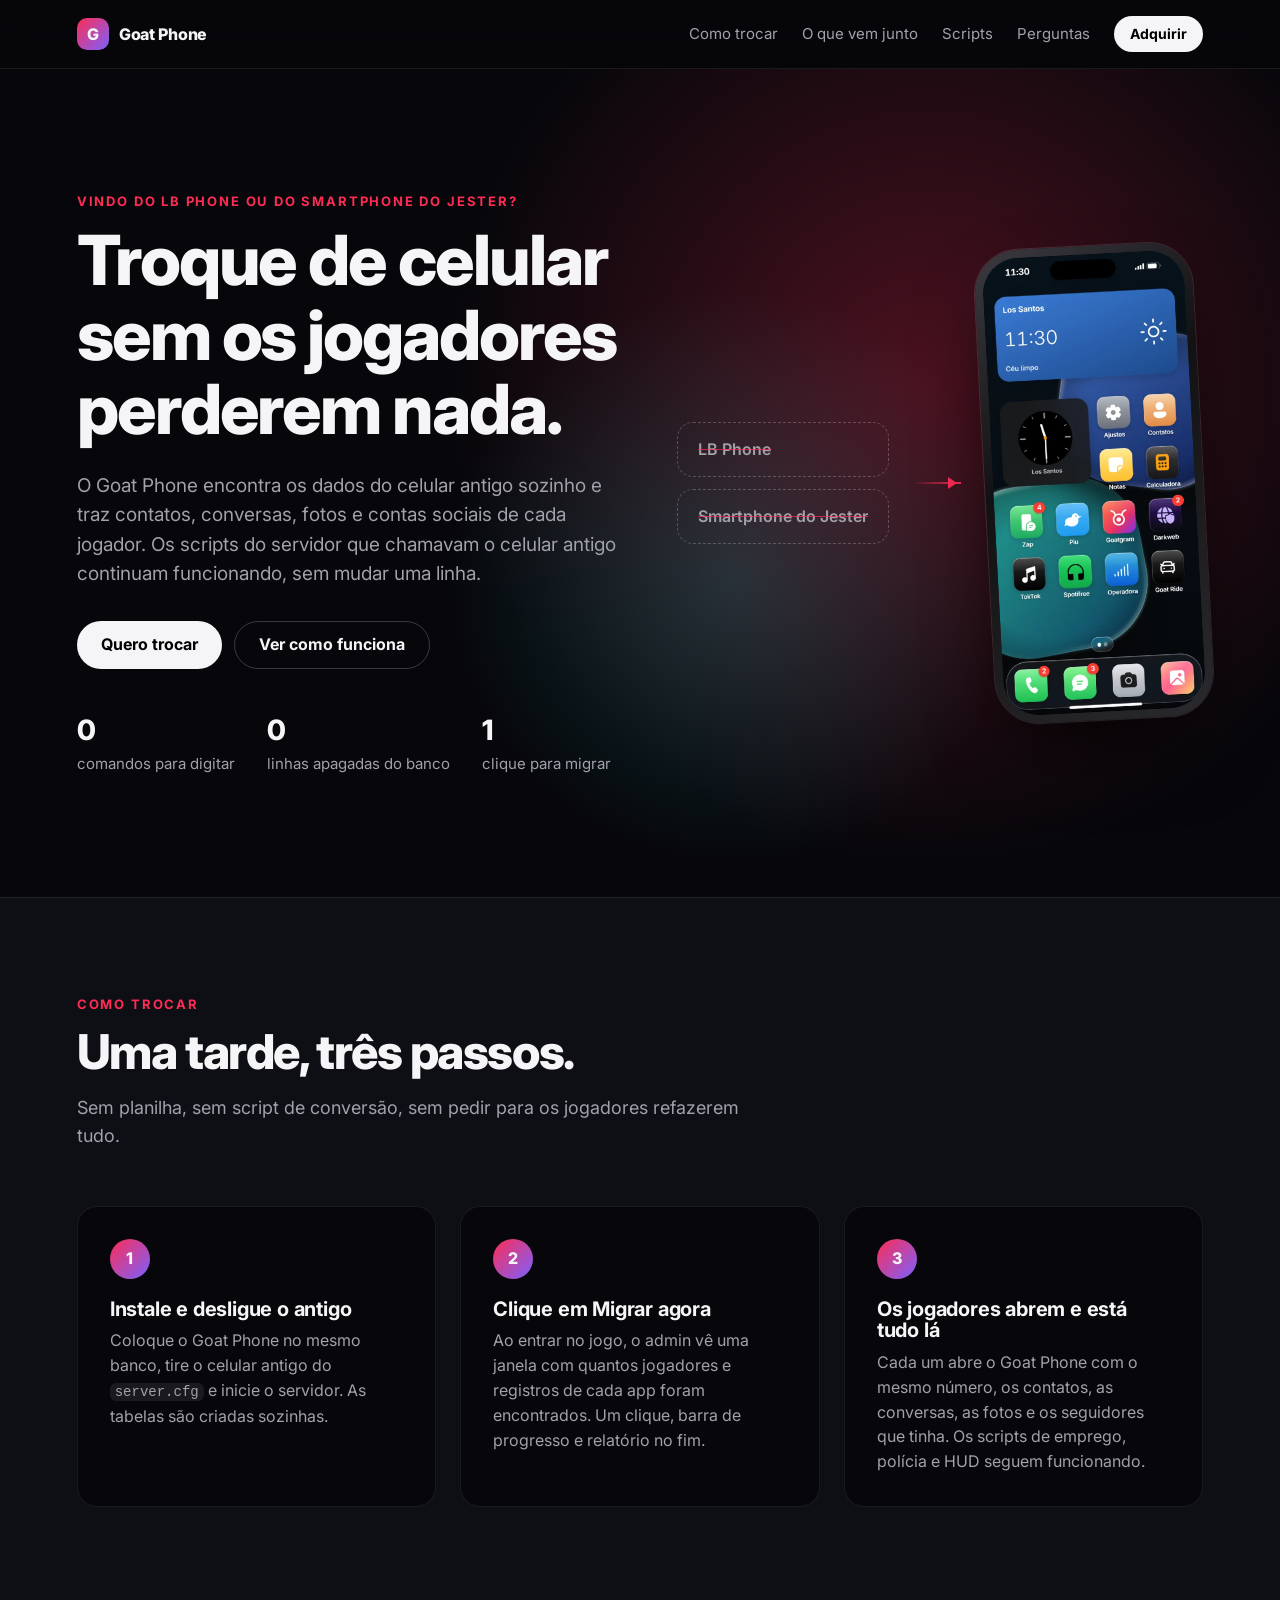
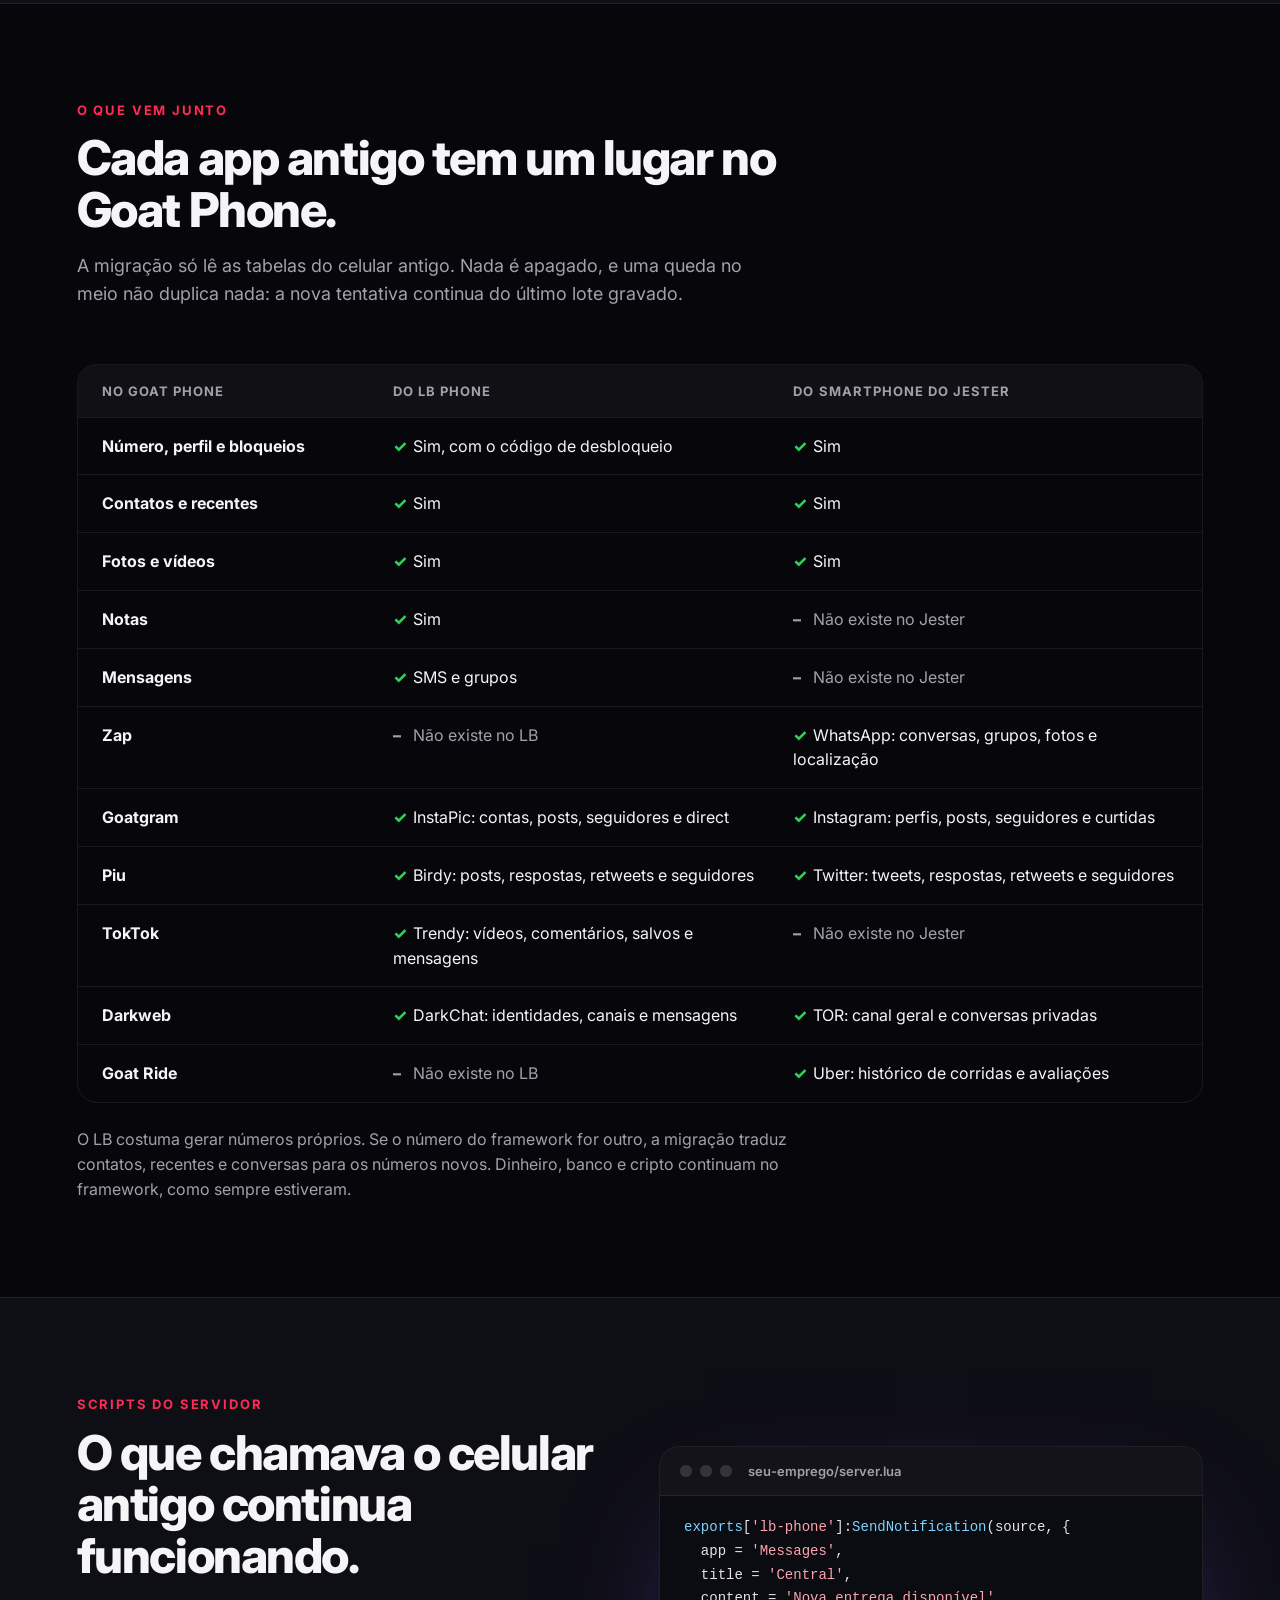
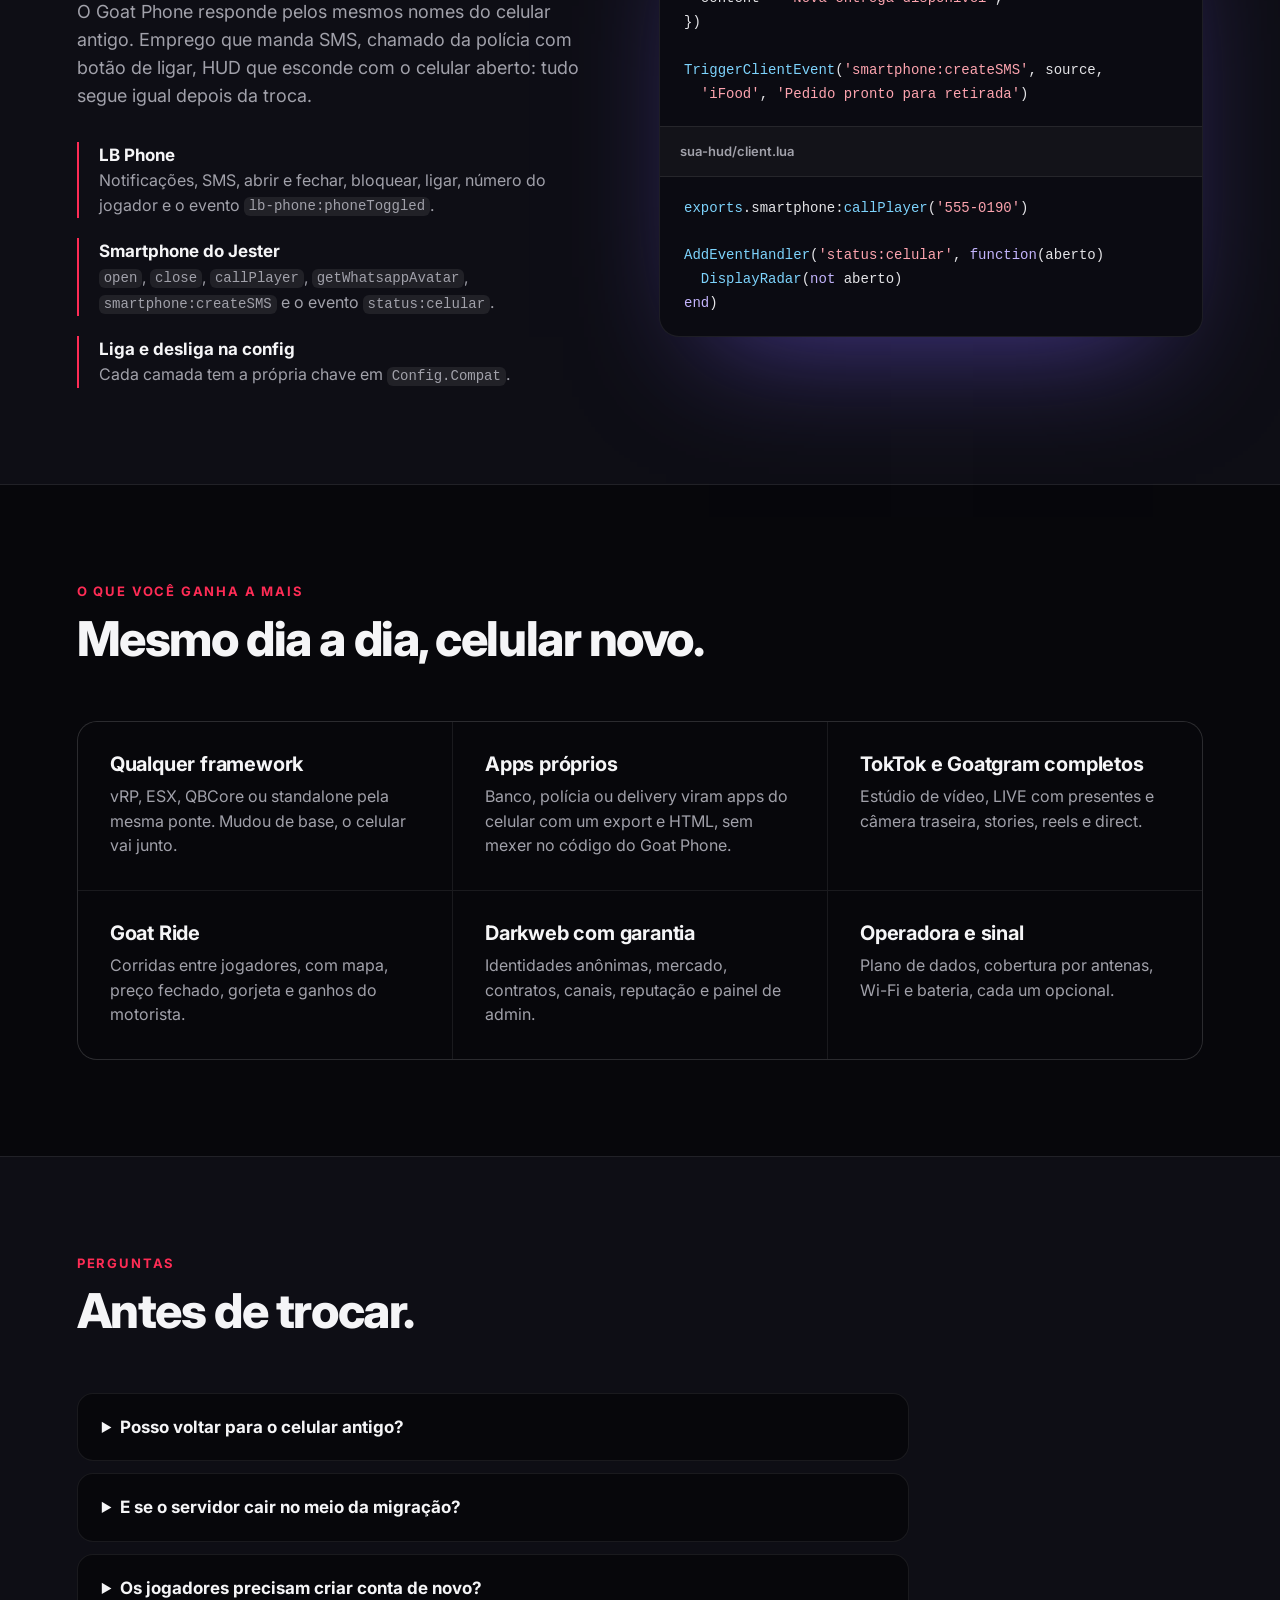
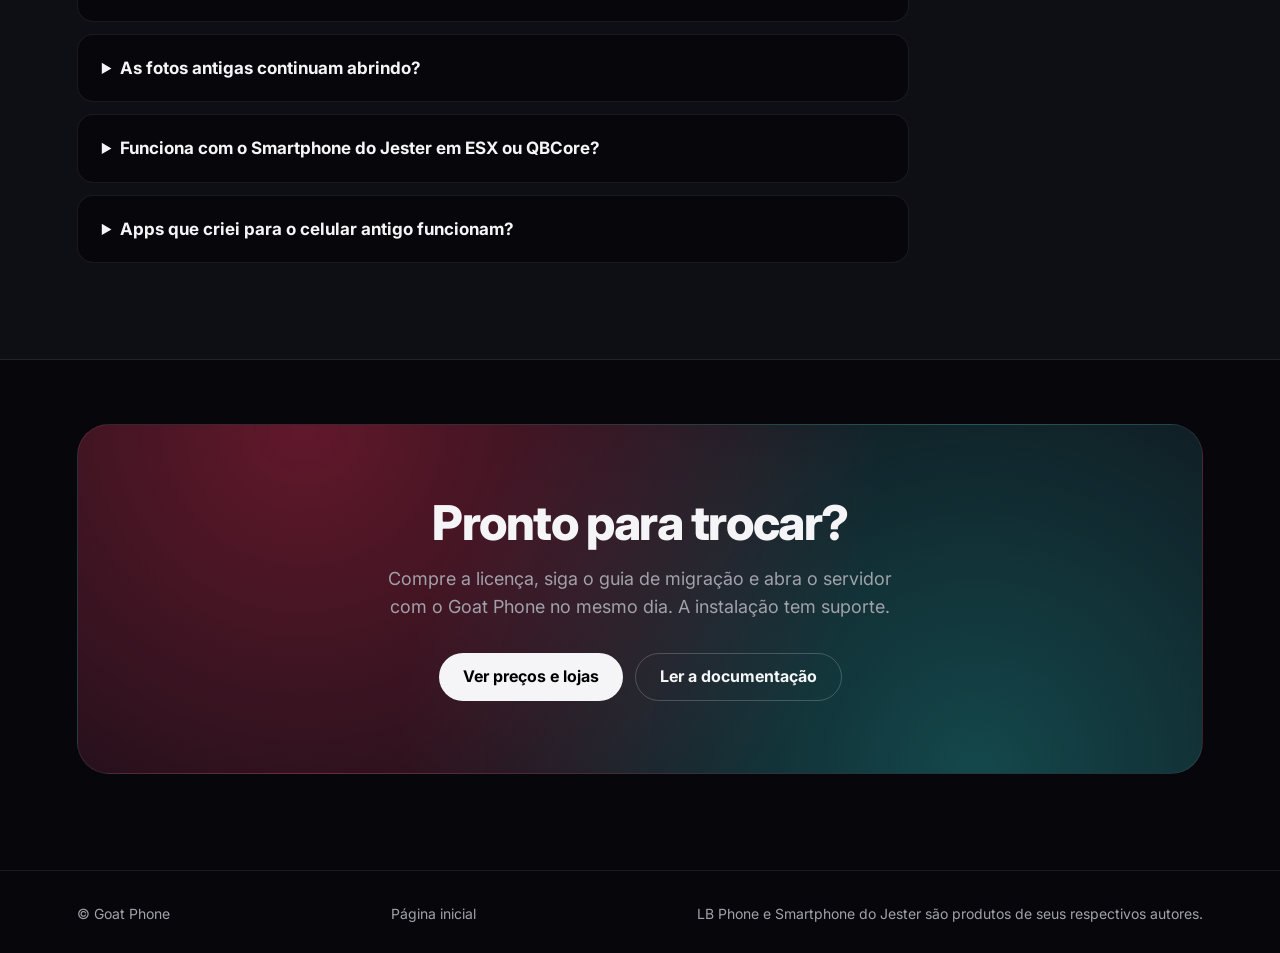
==== vindo-do-lb-jester.html @ 16443cb6 "feat: adicionada página Vindo do LB/Jester" ====
<!doctype html>
<html lang="pt-BR">
  <head>
    <meta charset="utf-8" />
    <meta name="viewport" content="width=device-width, initial-scale=1" />
    <title>Vindo do LB Phone ou do Smartphone do Jester? — Goat Phone</title>
    <meta
      name="description"
      content="Troque o LB Phone ou o Smartphone do Jester pelo Goat Phone sem perder dados: migração automática de contatos, mensagens, fotos e redes sociais, e os scripts do servidor continuam funcionando."
    />
    <meta property="og:title" content="Vindo do LB Phone ou do Jester? — Goat Phone" />
    <meta
      property="og:description"
      content="Migração automática dos dados dos jogadores e compatibilidade com os exports do celular antigo. Troque em uma tarde."
    />
    <meta property="og:image" content="assets/tela-home.webp" />
    <link rel="preconnect" href="https://fonts.googleapis.com" />
    <link rel="preconnect" href="https://fonts.gstatic.com" crossorigin />
    <link
      href="https://fonts.googleapis.com/css2?family=Inter:wght@400;500;600;700;800&display=swap"
      rel="stylesheet"
    />
    <link rel="stylesheet" href="styles.css" />
  </head>
  <body>
    <header class="topbar">
      <a class="brand" href="index.html">
        <span class="brand-mark">G</span>
        Goat Phone
      </a>
      <nav class="topnav">
        <a href="#passos">Como trocar</a>
        <a href="#dados">O que vem junto</a>
        <a href="#scripts">Scripts</a>
        <a href="#perguntas">Perguntas</a>
        <a class="button button-small" href="index.html#adquirir">Adquirir</a>
      </nav>
    </header>

    <main>
      <section class="hero switch-hero" id="inicio">
        <div class="hero-copy">
          <p class="eyebrow">Vindo do LB Phone ou do Smartphone do Jester?</p>
          <h1>Troque de celular sem os jogadores perderem nada.</h1>
          <p class="lead">
            O Goat Phone encontra os dados do celular antigo sozinho e traz contatos, conversas,
            fotos e contas sociais de cada jogador. Os scripts do servidor que chamavam o celular
            antigo continuam funcionando, sem mudar uma linha.
          </p>
          <div class="hero-actions">
            <a class="button" href="index.html#adquirir">Quero trocar</a>
            <a class="button button-ghost" href="#passos">Ver como funciona</a>
          </div>
          <ul class="hero-facts">
            <li><strong>0</strong> comandos para digitar</li>
            <li><strong>0</strong> linhas apagadas do banco</li>
            <li><strong>1</strong> clique para migrar</li>
          </ul>
        </div>
        <div class="switch-visual" aria-hidden="true">
          <div class="switch-from">
            <span>LB Phone</span>
            <span>Smartphone do Jester</span>
          </div>
          <div class="switch-arrow"></div>
          <div class="phone switch-phone">
            <img src="assets/tela-home.webp" alt="" />
          </div>
        </div>
      </section>

      <section class="section section-alt" id="passos">
        <div class="section-head">
          <p class="eyebrow">Como trocar</p>
          <h2>Uma tarde, três passos.</h2>
          <p>Sem planilha, sem script de conversão, sem pedir para os jogadores refazerem tudo.</p>
        </div>
        <ol class="steps">
          <li>
            <span class="step-number">1</span>
            <h3>Instale e desligue o antigo</h3>
            <p>
              Coloque o Goat Phone no mesmo banco, tire o celular antigo do <code>server.cfg</code>
              e inicie o servidor. As tabelas são criadas sozinhas.
            </p>
          </li>
          <li>
            <span class="step-number">2</span>
            <h3>Clique em Migrar agora</h3>
            <p>
              Ao entrar no jogo, o admin vê uma janela com quantos jogadores e registros de cada app
              foram encontrados. Um clique, barra de progresso e relatório no fim.
            </p>
          </li>
          <li>
            <span class="step-number">3</span>
            <h3>Os jogadores abrem e está tudo lá</h3>
            <p>
              Cada um abre o Goat Phone com o mesmo número, os contatos, as conversas, as fotos e os
              seguidores que tinha. Os scripts de emprego, polícia e HUD seguem funcionando.
            </p>
          </li>
        </ol>
      </section>

      <section class="section" id="dados">
        <div class="section-head">
          <p class="eyebrow">O que vem junto</p>
          <h2>Cada app antigo tem um lugar no Goat Phone.</h2>
          <p>
            A migração só lê as tabelas do celular antigo. Nada é apagado, e uma queda no meio não
            duplica nada: a nova tentativa continua do último lote gravado.
          </p>
        </div>
        <table class="map-table" aria-label="O que é migrado de cada celular">
          <thead>
            <tr class="map-row map-head">
              <th scope="col">No Goat Phone</th>
              <th scope="col">Do LB Phone</th>
              <th scope="col">Do Smartphone do Jester</th>
            </tr>
          </thead>
          <tbody>
            <tr class="map-row">
              <th scope="row">Número, perfil e bloqueios</th>
              <td data-label="LB Phone" class="yes">Sim, com o código de desbloqueio</td>
              <td data-label="Jester" class="yes">Sim</td>
            </tr>
            <tr class="map-row">
              <th scope="row">Contatos e recentes</th>
              <td data-label="LB Phone" class="yes">Sim</td>
              <td data-label="Jester" class="yes">Sim</td>
            </tr>
            <tr class="map-row">
              <th scope="row">Fotos e vídeos</th>
              <td data-label="LB Phone" class="yes">Sim</td>
              <td data-label="Jester" class="yes">Sim</td>
            </tr>
            <tr class="map-row">
              <th scope="row">Notas</th>
              <td data-label="LB Phone" class="yes">Sim</td>
              <td data-label="Jester" class="no">Não existe no Jester</td>
            </tr>
            <tr class="map-row">
              <th scope="row">Mensagens</th>
              <td data-label="LB Phone" class="yes">SMS e grupos</td>
              <td data-label="Jester" class="no">Não existe no Jester</td>
            </tr>
            <tr class="map-row">
              <th scope="row">Zap</th>
              <td data-label="LB Phone" class="no">Não existe no LB</td>
              <td data-label="Jester" class="yes">WhatsApp: conversas, grupos, fotos e localização</td>
            </tr>
            <tr class="map-row">
              <th scope="row">Goatgram</th>
              <td data-label="LB Phone" class="yes">InstaPic: contas, posts, seguidores e direct</td>
              <td data-label="Jester" class="yes">Instagram: perfis, posts, seguidores e curtidas</td>
            </tr>
            <tr class="map-row">
              <th scope="row">Piu</th>
              <td data-label="LB Phone" class="yes">Birdy: posts, respostas, retweets e seguidores</td>
              <td data-label="Jester" class="yes">Twitter: tweets, respostas, retweets e seguidores</td>
            </tr>
            <tr class="map-row">
              <th scope="row">TokTok</th>
              <td data-label="LB Phone" class="yes">Trendy: vídeos, comentários, salvos e mensagens</td>
              <td data-label="Jester" class="no">Não existe no Jester</td>
            </tr>
            <tr class="map-row">
              <th scope="row">Darkweb</th>
              <td data-label="LB Phone" class="yes">DarkChat: identidades, canais e mensagens</td>
              <td data-label="Jester" class="yes">TOR: canal geral e conversas privadas</td>
            </tr>
            <tr class="map-row">
              <th scope="row">Goat Ride</th>
              <td data-label="LB Phone" class="no">Não existe no LB</td>
              <td data-label="Jester" class="yes">Uber: histórico de corridas e avaliações</td>
            </tr>
          </tbody>
        </table>
        <p class="map-note">
          O LB costuma gerar números próprios. Se o número do framework for outro, a migração
          traduz contatos, recentes e conversas para os números novos. Dinheiro, banco e cripto
          continuam no framework, como sempre estiveram.
        </p>
      </section>

      <section class="section section-alt" id="scripts">
        <div class="sdk">
          <div class="sdk-copy">
            <p class="eyebrow">Scripts do servidor</p>
            <h2>O que chamava o celular antigo continua funcionando.</h2>
            <p class="sdk-lead">
              O Goat Phone responde pelos mesmos nomes do celular antigo. Emprego que manda SMS,
              chamado da polícia com botão de ligar, HUD que esconde com o celular aberto: tudo
              segue igual depois da troca.
            </p>
            <ul class="sdk-points">
              <li>
                <strong>LB Phone</strong>
                <span>Notificações, SMS, abrir e fechar, bloquear, ligar, número do jogador e o evento <code>lb-phone:phoneToggled</code>.</span>
              </li>
              <li>
                <strong>Smartphone do Jester</strong>
                <span><code>open</code>, <code>close</code>, <code>callPlayer</code>, <code>getWhatsappAvatar</code>, <code>smartphone:createSMS</code> e o evento <code>status:celular</code>.</span>
              </li>
              <li>
                <strong>Liga e desliga na config</strong>
                <span>Cada camada tem a própria chave em <code>Config.Compat</code>.</span>
              </li>
            </ul>
          </div>
          <div class="code-card">
            <div class="code-tabs">
              <span class="code-dot"></span>
              <span class="code-dot"></span>
              <span class="code-dot"></span>
              <span class="code-file">seu-emprego/server.lua</span>
            </div>
            <pre><code><span class="tok-fn">exports</span>[<span class="tok-str">'lb-phone'</span>]:<span class="tok-fn">SendNotification</span>(source, {
  app = <span class="tok-str">'Messages'</span>,
  title = <span class="tok-str">'Central'</span>,
  content = <span class="tok-str">'Nova entrega disponível'</span>,
})

<span class="tok-fn">TriggerClientEvent</span>(<span class="tok-str">'smartphone:createSMS'</span>, source,
  <span class="tok-str">'iFood'</span>, <span class="tok-str">'Pedido pronto para retirada'</span>)</code></pre>
            <div class="code-tabs code-tabs-inner">
              <span class="code-file">sua-hud/client.lua</span>
            </div>
            <pre><code><span class="tok-fn">exports</span>.smartphone:<span class="tok-fn">callPlayer</span>(<span class="tok-str">'555-0190'</span>)

<span class="tok-fn">AddEventHandler</span>(<span class="tok-str">'status:celular'</span>, <span class="tok-kw">function</span>(aberto)
  <span class="tok-fn">DisplayRadar</span>(<span class="tok-kw">not</span> aberto)
<span class="tok-kw">end</span>)</code></pre>
          </div>
        </div>
      </section>

      <section class="section" id="ganhos">
        <div class="section-head">
          <p class="eyebrow">O que você ganha a mais</p>
          <h2>Mesmo dia a dia, celular novo.</h2>
        </div>
        <div class="features">
          <article>
            <h3>Qualquer framework</h3>
            <p>vRP, ESX, QBCore ou standalone pela mesma ponte. Mudou de base, o celular vai junto.</p>
          </article>
          <article>
            <h3>Apps próprios</h3>
            <p>Banco, polícia ou delivery viram apps do celular com um export e HTML, sem mexer no código do Goat Phone.</p>
          </article>
          <article>
            <h3>TokTok e Goatgram completos</h3>
            <p>Estúdio de vídeo, LIVE com presentes e câmera traseira, stories, reels e direct.</p>
          </article>
          <article>
            <h3>Goat Ride</h3>
            <p>Corridas entre jogadores, com mapa, preço fechado, gorjeta e ganhos do motorista.</p>
          </article>
          <article>
            <h3>Darkweb com garantia</h3>
            <p>Identidades anônimas, mercado, contratos, canais, reputação e painel de admin.</p>
          </article>
          <article>
            <h3>Operadora e sinal</h3>
            <p>Plano de dados, cobertura por antenas, Wi-Fi e bateria, cada um opcional.</p>
          </article>
        </div>
      </section>

      <section class="section section-alt" id="perguntas">
        <div class="section-head">
          <p class="eyebrow">Perguntas</p>
          <h2>Antes de trocar.</h2>
        </div>
        <div class="faq">
          <details>
            <summary>Posso voltar para o celular antigo?</summary>
            <p>Pode. A migração só lê as tabelas do celular antigo e não apaga nem altera nada nelas. Mesmo assim, faça backup do banco antes, como em qualquer atualização grande.</p>
          </details>
          <details>
            <summary>E se o servidor cair no meio da migração?</summary>
            <p>A janela mostra o erro e o botão Tentar de novo. Cada lote é gravado junto com a posição em que parou, então a nova tentativa continua de onde estava e nada é duplicado.</p>
          </details>
          <details>
            <summary>Os jogadores precisam criar conta de novo?</summary>
            <p>Não. Cada jogador fica com a conta dele no Goatgram, no Piu e no TokTok, com posts e seguidores. As senhas antigas não vêm porque cada celular guarda num formato diferente: no Goatgram e no Piu o jogador entra direto, e no TokTok define uma senha nova pela recuperação se quiser entrar em outro aparelho.</p>
          </details>
          <details>
            <summary>As fotos antigas continuam abrindo?</summary>
            <p>Continuam, enquanto o armazenamento antigo (Fivemanage ou outro) estiver no ar. A migração copia os links; basta incluir os domínios em <code>Config.AllowedImageHosts</code>.</p>
          </details>
          <details>
            <summary>Funciona com o Smartphone do Jester em ESX ou QBCore?</summary>
            <p>O Smartphone do Jester guarda os dados no <code>user_id</code> do vRP, então a migração dele roda com a bridge vRP ou vRP Creative. O LB Phone migra em qualquer framework.</p>
          </details>
          <details>
            <summary>Apps que criei para o celular antigo funcionam?</summary>
            <p>Apps personalizados do LB (<code>AddCustomApp</code>) e do Jester (<code>createApp</code>) não são convertidos. O Goat Phone tem o próprio SDK de apps, com HTML, CSS e JavaScript e um export para registrar, e a documentação traz um app de exemplo para começar.</p>
          </details>
        </div>
      </section>

      <section class="cta" id="adquirir">
        <h2>Pronto para trocar?</h2>
        <p>Compre a licença, siga o guia de migração e abra o servidor com o Goat Phone no mesmo dia. A instalação tem suporte.</p>
        <div class="cta-actions">
          <a class="button" href="index.html#adquirir">Ver preços e lojas</a>
          <a class="button button-ghost" href="docs/index.html">Ler a documentação</a>
        </div>
      </section>
    </main>

    <footer class="footer">
      <span>© Goat Phone</span>
      <a href="index.html">Página inicial</a>
      <span>LB Phone e Smartphone do Jester são produtos de seus respectivos autores.</span>
    </footer>
  </body>
</html>
---- styles.css ----
:root {
  --bg: #07070b;
  --bg-alt: #0e0e15;
  --line: rgb(255 255 255 / 0.08);
  --text: #f5f5f7;
  --muted: #a1a1aa;
  --accent: #fe2c55;
  --accent-2: #25f4ee;
  --radius: 1.25rem;
  --gutter: max(clamp(1rem, 6vw, 6rem), calc((100% - 76rem) / 2));
  color-scheme: dark;
}

* {
  box-sizing: border-box;
}

html {
  scroll-behavior: smooth;
}

body {
  margin: 0;
  background: var(--bg);
  color: var(--text);
  font-family: Inter, system-ui, sans-serif;
  line-height: 1.55;
  -webkit-font-smoothing: antialiased;
}

img {
  display: block;
  max-width: 100%;
}

a {
  color: inherit;
  text-decoration: none;
}

.topbar {
  position: sticky;
  top: 0;
  z-index: 10;
  display: flex;
  align-items: center;
  justify-content: space-between;
  padding: 1rem var(--gutter);
  background: rgb(7 7 11 / 0.72);
  backdrop-filter: blur(16px);
  border-bottom: 1px solid var(--line);
}

.brand {
  display: flex;
  align-items: center;
  gap: 0.625rem;
  font-weight: 800;
  letter-spacing: -0.01em;
}

.brand-mark {
  display: grid;
  place-items: center;
  width: 2rem;
  height: 2rem;
  border-radius: 0.625rem;
  background: linear-gradient(135deg, var(--accent), #7b61ff);
  font-size: 1rem;
}

.topnav {
  display: flex;
  align-items: center;
  gap: 1.5rem;
  font-size: 0.9375rem;
  color: var(--muted);
}

.topnav a:hover {
  color: var(--text);
}

.button {
  display: inline-flex;
  align-items: center;
  justify-content: center;
  height: 3rem;
  padding: 0 1.5rem;
  border-radius: 999px;
  background: var(--text);
  color: #000;
  font-weight: 700;
  transition:
    transform 0.15s ease,
    background 0.15s ease;
}

.topnav .button {
  color: #000;
}

.button:hover {
  transform: translateY(-1px);
}

.button-small {
  height: 2.25rem;
  padding: 0 1rem;
  font-size: 0.875rem;
}

.button-ghost {
  background: transparent;
  color: var(--text);
  border: 1px solid rgb(255 255 255 / 0.2);
}

.eyebrow {
  margin: 0 0 0.75rem;
  color: var(--accent);
  font-size: 0.8125rem;
  font-weight: 700;
  letter-spacing: 0.14em;
  text-transform: uppercase;
}

h1,
h2,
h3 {
  margin: 0;
  letter-spacing: -0.03em;
  line-height: 1.08;
}

h1 {
  font-size: clamp(2.5rem, 5.4vw, 5rem);
  font-weight: 800;
}

h2 {
  font-size: clamp(2rem, 4vw, 3rem);
  font-weight: 800;
}

h3 {
  font-size: 1.25rem;
  font-weight: 700;
  letter-spacing: -0.01em;
}

.hero {
  position: relative;
  display: grid;
  grid-template-columns: 1.05fr 1fr;
  align-items: center;
  gap: 3rem;
  min-height: min(calc(100vh - 4.5rem), 54rem);
  padding: 4rem var(--gutter);
  overflow: hidden;
}

.hero::before {
  content: "";
  position: absolute;
  inset: -20% -10% auto auto;
  width: 60rem;
  height: 60rem;
  background:
    radial-gradient(closest-side, rgb(254 44 85 / 0.28), transparent),
    radial-gradient(closest-side at 30% 70%, rgb(37 244 238 / 0.18), transparent);
  pointer-events: none;
}

.hero-copy {
  position: relative;
  max-width: 36rem;
}

.lead {
  margin: 1.5rem 0 2rem;
  color: var(--muted);
  font-size: 1.1875rem;
}

.hero-actions {
  display: flex;
  flex-wrap: wrap;
  gap: 0.75rem;
}

.hero-facts {
  display: flex;
  gap: 2rem;
  margin: 2.5rem 0 0;
  padding: 0;
  list-style: none;
  color: var(--muted);
  font-size: 0.9375rem;
}

.hero-facts strong {
  display: block;
  color: var(--text);
  font-size: 1.75rem;
  font-weight: 800;
}

.phone {
  position: relative;
  aspect-ratio: 652 / 1418;
  padding: 0.5rem;
  border-radius: 2.75rem;
  background: linear-gradient(145deg, #3a3a40, #121214 40%, #2a2a2e);
  box-shadow:
    0 0 0 1px rgb(255 255 255 / 0.12),
    0 40px 80px -20px rgb(0 0 0 / 0.8);
}

.phone img {
  width: 100%;
  height: 100%;
  object-fit: cover;
  border-radius: 2.25rem;
}

.hero-phones {
  position: relative;
  height: min(72vh, 42rem);
}

.hero-phones::after {
  content: "";
  position: absolute;
  inset: auto 10% -6% 10%;
  height: 18%;
  border-radius: 50%;
  background: radial-gradient(closest-side, rgb(254 44 85 / 0.35), transparent);
  filter: blur(24px);
  z-index: 0;
}

.hero-phones .phone {
  position: absolute;
  height: 100%;
}

.phone-front {
  left: 8%;
  transform: rotate(-4deg);
  z-index: 2;
}

.hero-phones .phone-back {
  right: 4%;
  top: 6%;
  height: 92%;
  transform: rotate(6deg);
  opacity: 0.85;
}

.section {
  padding: 6rem var(--gutter);
}

.video-section {
  padding-top: 2rem;
  text-align: center;
}

.promo-video {
  display: block;
  width: 100%;
  max-width: 64rem;
  margin-inline: auto;
  box-shadow:
    0 0 0 1px rgb(255 255 255 / 0.06),
    0 50px 120px -40px rgb(254 44 85 / 0.45);
  aspect-ratio: 16 / 9;
  border: 1px solid var(--line);
  border-radius: var(--radius);
  background: #000;
  object-fit: cover;
}

.section-alt {
  background: var(--bg-alt);
  border-block: 1px solid var(--line);
}

.section-head {
  max-width: 44rem;
  margin-bottom: 3.5rem;
}

.section-head p:not(.eyebrow) {
  margin: 1rem 0 0;
  color: var(--muted);
  font-size: 1.125rem;
}

.video-section .section-head {
  margin-inline: auto;
}

.showcase {
  display: grid;
  grid-template-columns: repeat(3, minmax(0, 1fr));
  gap: 1.5rem;
}

.showcase-item {
  --tint: 254 44 85;
  display: flex;
  flex-direction: column;
  overflow: hidden;
  border: 1px solid var(--line);
  border-radius: 1.75rem;
  background:
    radial-gradient(circle at 50% 0%, rgb(var(--tint) / 0.22), transparent 65%), var(--bg-alt);
  transition:
    transform 0.25s ease,
    border-color 0.25s ease;
}

.showcase-item:hover {
  transform: translateY(-4px);
  border-color: rgb(var(--tint) / 0.4);
}

.showcase-item:nth-child(2) {
  --tint: 193 53 132;
}

.showcase-item:nth-child(3) {
  --tint: 37 211 102;
}

.showcase-item:nth-child(4) {
  --tint: 30 215 96;
}

.showcase-item:nth-child(5) {
  --tint: 123 97 255;
}

.showcase-item:nth-child(6) {
  --tint: 10 132 255;
}

.showcase-item:nth-child(7) {
  --tint: 29 161 242;
}

.showcase-item:nth-child(8) {
  --tint: 52 199 89;
}

.showcase-item:nth-child(9) {
  --tint: 255 159 10;
}

.ride-grid {
  display: grid;
  grid-template-columns: repeat(3, minmax(0, 1fr));
  gap: 2rem;
  max-width: 60rem;
  margin-inline: auto;
}

.ride-grid figure {
  display: flex;
  flex-direction: column;
  gap: 1.5rem;
  margin: 0;
}

.ride-grid .phone {
  width: min(100%, 16rem);
  margin-inline: auto;
}

.ride-grid figcaption {
  display: flex;
  flex-direction: column;
  gap: 0.375rem;
  color: var(--muted);
  text-align: center;
  line-height: 1.5;
}

.ride-grid figcaption strong {
  color: var(--text);
  font-size: 1.125rem;
}

.showcase-item .phone {
  width: min(70%, 15rem);
  margin: 2.5rem auto -5rem;
}

.showcase-copy {
  position: relative;
  z-index: 1;
  margin-top: auto;
  padding: 1.75rem 1.75rem 2rem;
  background: linear-gradient(to bottom, transparent, var(--bg-alt) 2.5rem);
}

.showcase-copy h3 {
  padding-top: 2rem;
}

.showcase-copy p {
  margin: 0.5rem 0 0;
  color: var(--muted);
}

.apps-more {
  margin: 3.5rem 0 0;
  padding-top: 2rem;
  border-top: 1px solid var(--line);
  color: var(--muted);
  font-size: 1.0625rem;
}

.sdk {
  display: grid;
  grid-template-columns: minmax(0, 1fr) minmax(0, 1.05fr);
  align-items: center;
  gap: 4rem;
}

.sdk-lead {
  margin: 1rem 0 2rem;
  color: var(--muted);
  font-size: 1.125rem;
}

.sdk-points {
  display: grid;
  gap: 1.25rem;
  margin: 0;
  padding: 0;
  list-style: none;
}

.sdk-points li {
  padding-left: 1.25rem;
  border-left: 2px solid var(--accent);
}

.sdk-points strong {
  display: block;
  font-size: 1.0625rem;
}

.sdk-points span {
  color: var(--muted);
}

.code-card {
  overflow: hidden;
  border: 1px solid var(--line);
  border-radius: var(--radius);
  background: #0b0b12;
  box-shadow: 0 50px 120px -50px rgb(123 97 255 / 0.55);
}

.code-tabs {
  display: flex;
  align-items: center;
  gap: 0.5rem;
  padding: 0.875rem 1.25rem;
  border-bottom: 1px solid var(--line);
  background: rgb(255 255 255 / 0.03);
}

.code-tabs-inner {
  border-top: 1px solid var(--line);
}

.code-dot {
  width: 0.75rem;
  height: 0.75rem;
  border-radius: 50%;
  background: rgb(255 255 255 / 0.14);
}

.code-file {
  margin-left: 0.5rem;
  color: var(--muted);
  font-size: 0.8125rem;
  font-weight: 600;
}

.code-tabs-inner .code-file {
  margin-left: 0;
}

.code-card pre {
  margin: 0;
  padding: 1.25rem 1.5rem;
  overflow-x: auto;
  font-family: ui-monospace, "SF Mono", Menlo, Consolas, monospace;
  font-size: 0.875rem;
  line-height: 1.7;
  color: #e4e4e7;
}

.tok-fn {
  color: #7dd3fc;
}

.tok-str {
  color: #fda4af;
}

.tok-num {
  color: #fcd34d;
}

.tok-kw {
  color: #c4b5fd;
}

.frameworks {
  display: grid;
  grid-template-columns: repeat(4, minmax(0, 1fr));
  gap: 1rem;
  margin: 0;
  padding: 0;
  list-style: none;
}

.frameworks li {
  padding: 1.75rem 1.5rem;
  border: 1px solid var(--line);
  border-radius: var(--radius);
  background: rgb(255 255 255 / 0.02);
}

.frameworks strong {
  display: block;
  font-size: 1.5rem;
  font-weight: 800;
}

.frameworks span {
  color: var(--muted);
  font-size: 0.9375rem;
}

.features {
  display: grid;
  grid-template-columns: repeat(3, minmax(0, 1fr));
  gap: 1px;
  overflow: hidden;
  border: 1px solid var(--line);
  border-radius: var(--radius);
  background: var(--line);
}

.features article {
  padding: 2rem;
  background: var(--bg);
}

.features p {
  margin: 0.5rem 0 0;
  color: var(--muted);
}

.gallery-section {
  padding-top: 0;
}

.gallery {
  display: grid;
  grid-template-columns: repeat(4, minmax(0, 1fr));
  gap: 2rem;
  max-width: 64rem;
  margin-inline: auto;
}

.gallery .phone:nth-child(even) {
  transform: translateY(2.5rem);
}

.cta {
  margin: 4rem var(--gutter) 6rem;
  padding: 4.5rem 2rem;
  border-radius: 2rem;
  text-align: center;
  background:
    radial-gradient(circle at 20% 0%, rgb(254 44 85 / 0.35), transparent 60%),
    radial-gradient(circle at 80% 100%, rgb(37 244 238 / 0.25), transparent 60%), var(--bg-alt);
  border: 1px solid var(--line);
}

.cta p {
  margin: 1rem auto 2rem;
  max-width: 32rem;
  color: var(--muted);
  font-size: 1.125rem;
}

.cta-prices {
  display: flex;
  flex-wrap: wrap;
  justify-content: center;
  gap: 2.5rem;
  margin: 0 0 2rem;
}

.cta-prices div {
  display: flex;
  flex-direction: column;
  gap: 0.25rem;
}

.cta-prices strong {
  font-size: 2rem;
  font-weight: 800;
}

.cta-prices span {
  color: var(--muted);
  font-size: 0.875rem;
}

.cta-actions {
  display: flex;
  flex-wrap: wrap;
  justify-content: center;
  gap: 0.75rem;
}

.footer {
  display: flex;
  justify-content: space-between;
  padding: 2rem var(--gutter);
  border-top: 1px solid var(--line);
  color: var(--muted);
  font-size: 0.875rem;
}

@media (max-width: 960px) {
  .sdk {
    grid-template-columns: 1fr;
    gap: 2.5rem;
  }

  .hero {
    grid-template-columns: 1fr;
    min-height: auto;
  }

  .hero-phones {
    height: 34rem;
  }

  .showcase,
  .features {
    grid-template-columns: repeat(2, minmax(0, 1fr));
  }

  .frameworks,
  .gallery {
    grid-template-columns: repeat(2, minmax(0, 1fr));
  }

  .topnav a:not(.button) {
    display: none;
  }
}

@media (max-width: 600px) {
  .ride-grid,
  .showcase,
  .features,
  .frameworks {
    grid-template-columns: 1fr;
  }

  .hero-phones {
    height: 26rem;
  }

  .showcase-item .phone {
    width: 13rem;
  }

  .cta {
    margin-inline: 1rem;
  }

  .gallery .phone:nth-child(even) {
    transform: none;
  }
}

.switch-visual {
  position: relative;
  display: grid;
  grid-template-columns: auto auto minmax(0, 15rem);
  align-items: center;
  justify-content: center;
  gap: 1.5rem;
}

.switch-from {
  display: grid;
  gap: 0.75rem;
}

.switch-from span {
  padding: 0.875rem 1.25rem;
  border: 1px dashed rgb(255 255 255 / 0.22);
  border-radius: 1rem;
  color: var(--muted);
  font-weight: 600;
  text-decoration: line-through;
  text-decoration-color: rgb(254 44 85 / 0.7);
  white-space: nowrap;
}

.switch-arrow {
  width: 3rem;
  height: 2px;
  background: linear-gradient(90deg, transparent, var(--accent));
  position: relative;
}

.switch-arrow::after {
  content: "";
  position: absolute;
  right: -2px;
  top: -5px;
  border: 6px solid transparent;
  border-left: 9px solid var(--accent);
}

.switch-phone {
  width: 100%;
  transform: rotate(-3deg);
}

.steps {
  display: grid;
  grid-template-columns: repeat(3, minmax(0, 1fr));
  gap: 1.5rem;
  margin: 0;
  padding: 0;
  list-style: none;
}

.steps li {
  padding: 2rem;
  border: 1px solid var(--line);
  border-radius: var(--radius);
  background: var(--bg);
}

.steps p,
.map-note,
.faq p {
  color: var(--muted);
}

.steps p {
  margin: 0.5rem 0 0;
}

.step-number {
  display: grid;
  place-items: center;
  width: 2.5rem;
  height: 2.5rem;
  margin-bottom: 1.25rem;
  border-radius: 50%;
  background: linear-gradient(135deg, var(--accent), #7b61ff);
  font-weight: 800;
}

code {
  padding: 0.1em 0.35em;
  border-radius: 0.375rem;
  background: rgb(255 255 255 / 0.08);
  font-family: ui-monospace, "SF Mono", Menlo, Consolas, monospace;
  font-size: 0.875em;
}

.code-card code {
  padding: 0;
  background: none;
  font-size: inherit;
}

.map-table {
  display: block;
  width: 100%;
  border-collapse: collapse;
  overflow: hidden;
  border: 1px solid var(--line);
  border-radius: var(--radius);
}

.map-table thead,
.map-table tbody {
  display: block;
}

.map-row th,
.map-row td {
  padding: 0;
  text-align: left;
  font-weight: inherit;
}

.map-row th[scope="row"] {
  font-weight: 700;
}

.map-row {
  display: grid;
  grid-template-columns: 1fr 1.4fr 1.4fr;
  gap: 1rem;
  padding: 1rem 1.5rem;
  border-top: 1px solid var(--line);
}

.map-head {
  border-top: 0;
  background: rgb(255 255 255 / 0.04);
  color: var(--muted);
  font-size: 0.8125rem;
  font-weight: 700;
  letter-spacing: 0.08em;
  text-transform: uppercase;
}

.map-row .yes::before,
.map-row .no::before {
  display: inline-block;
  width: 1.25rem;
  font-weight: 800;
}

.map-row .yes::before {
  content: "✓";
  color: #30d158;
}

.map-row .no {
  color: var(--muted);
}

.map-row .no::before {
  content: "–";
}

.map-note {
  max-width: 48rem;
  margin: 1.5rem 0 0;
}

.faq {
  display: grid;
  gap: 0.75rem;
  max-width: 52rem;
}

.faq details {
  padding: 1.25rem 1.5rem;
  border: 1px solid var(--line);
  border-radius: 1rem;
  background: var(--bg);
}

.faq summary {
  cursor: pointer;
  font-weight: 700;
  font-size: 1.0625rem;
}

.faq p {
  margin: 0.75rem 0 0;
}

.switch-banner {
  display: flex;
  flex-wrap: wrap;
  align-items: center;
  justify-content: space-between;
  gap: 1rem;
  margin-top: 2rem;
  padding: 1.5rem 1.75rem;
  border: 1px solid rgb(254 44 85 / 0.35);
  border-radius: var(--radius);
  background: radial-gradient(circle at 0% 50%, rgb(254 44 85 / 0.18), transparent 60%), var(--bg);
}

.switch-banner p {
  margin: 0.25rem 0 0;
  color: var(--muted);
}

@media (max-width: 960px) {
  .steps {
    grid-template-columns: 1fr;
  }

  .switch-visual {
    grid-template-columns: auto auto minmax(0, 11rem);
  }
}

@media (max-width: 600px) {
  .switch-visual {
    grid-template-columns: minmax(0, 10rem);
  }

  .switch-from,
  .switch-arrow {
    display: none;
  }

  .map-head {
    display: none;
  }

  .map-row {
    grid-template-columns: 1fr;
    gap: 0.25rem;
  }

  .footer {
    flex-direction: column;
    gap: 0.5rem;
  }
}

@media (max-width: 600px) {
  .map-row .yes::before {
    content: "✓ " attr(data-label) ":";
    width: auto;
    margin-right: 0.35rem;
  }

  .map-row .no::before {
    content: "– " attr(data-label) ":";
    width: auto;
    margin-right: 0.35rem;
  }
}
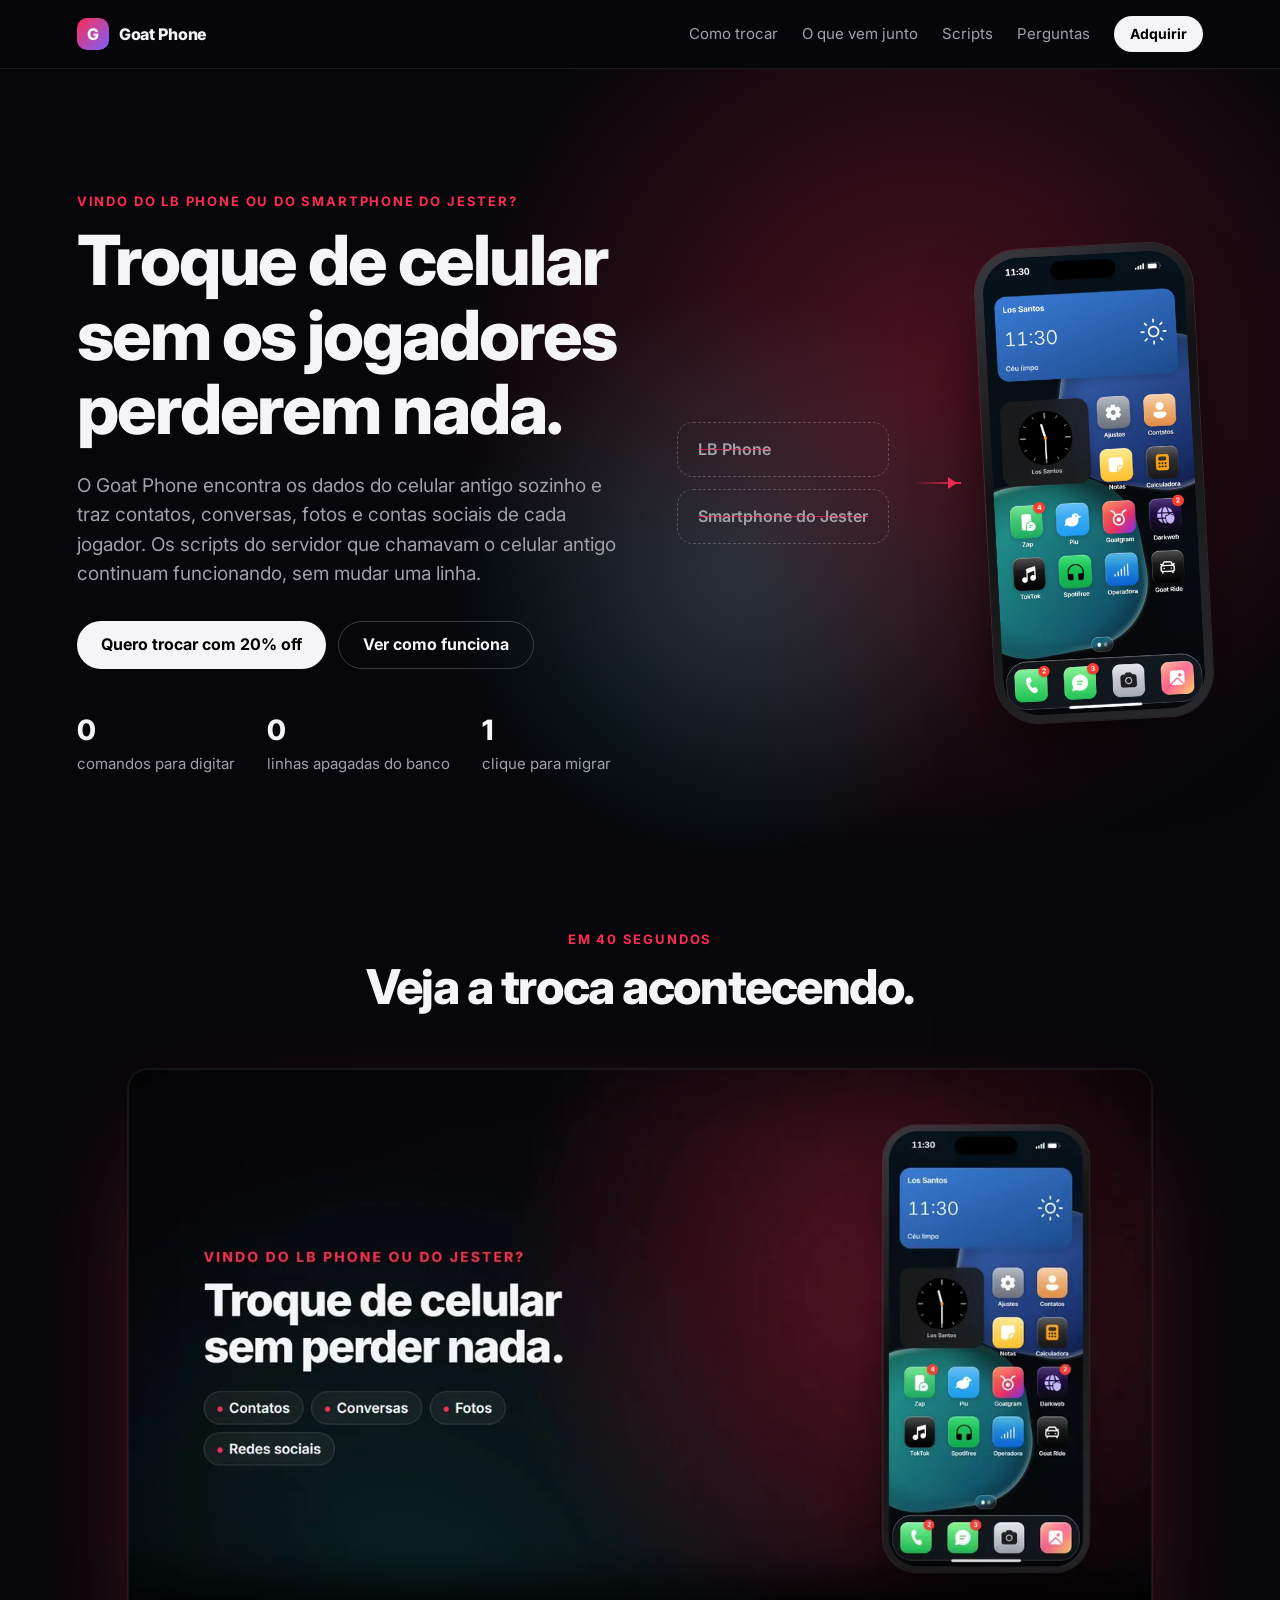
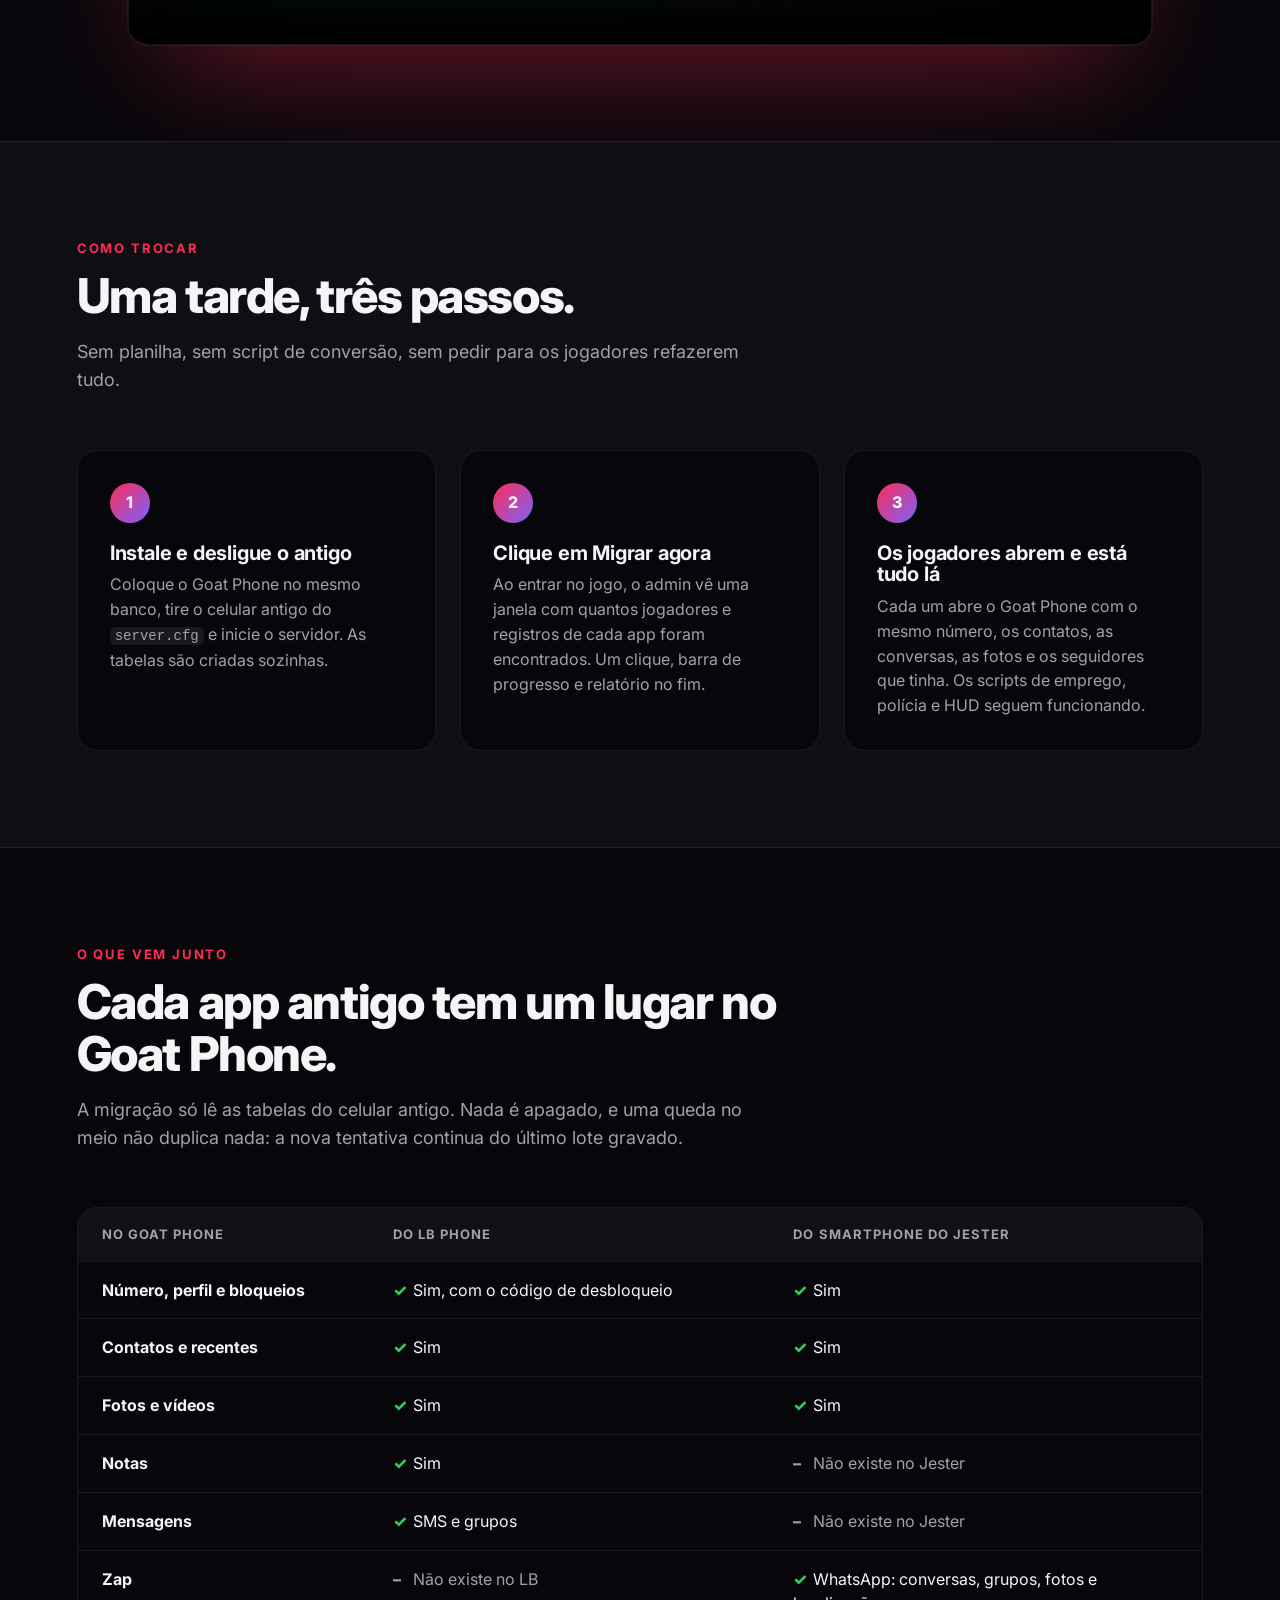
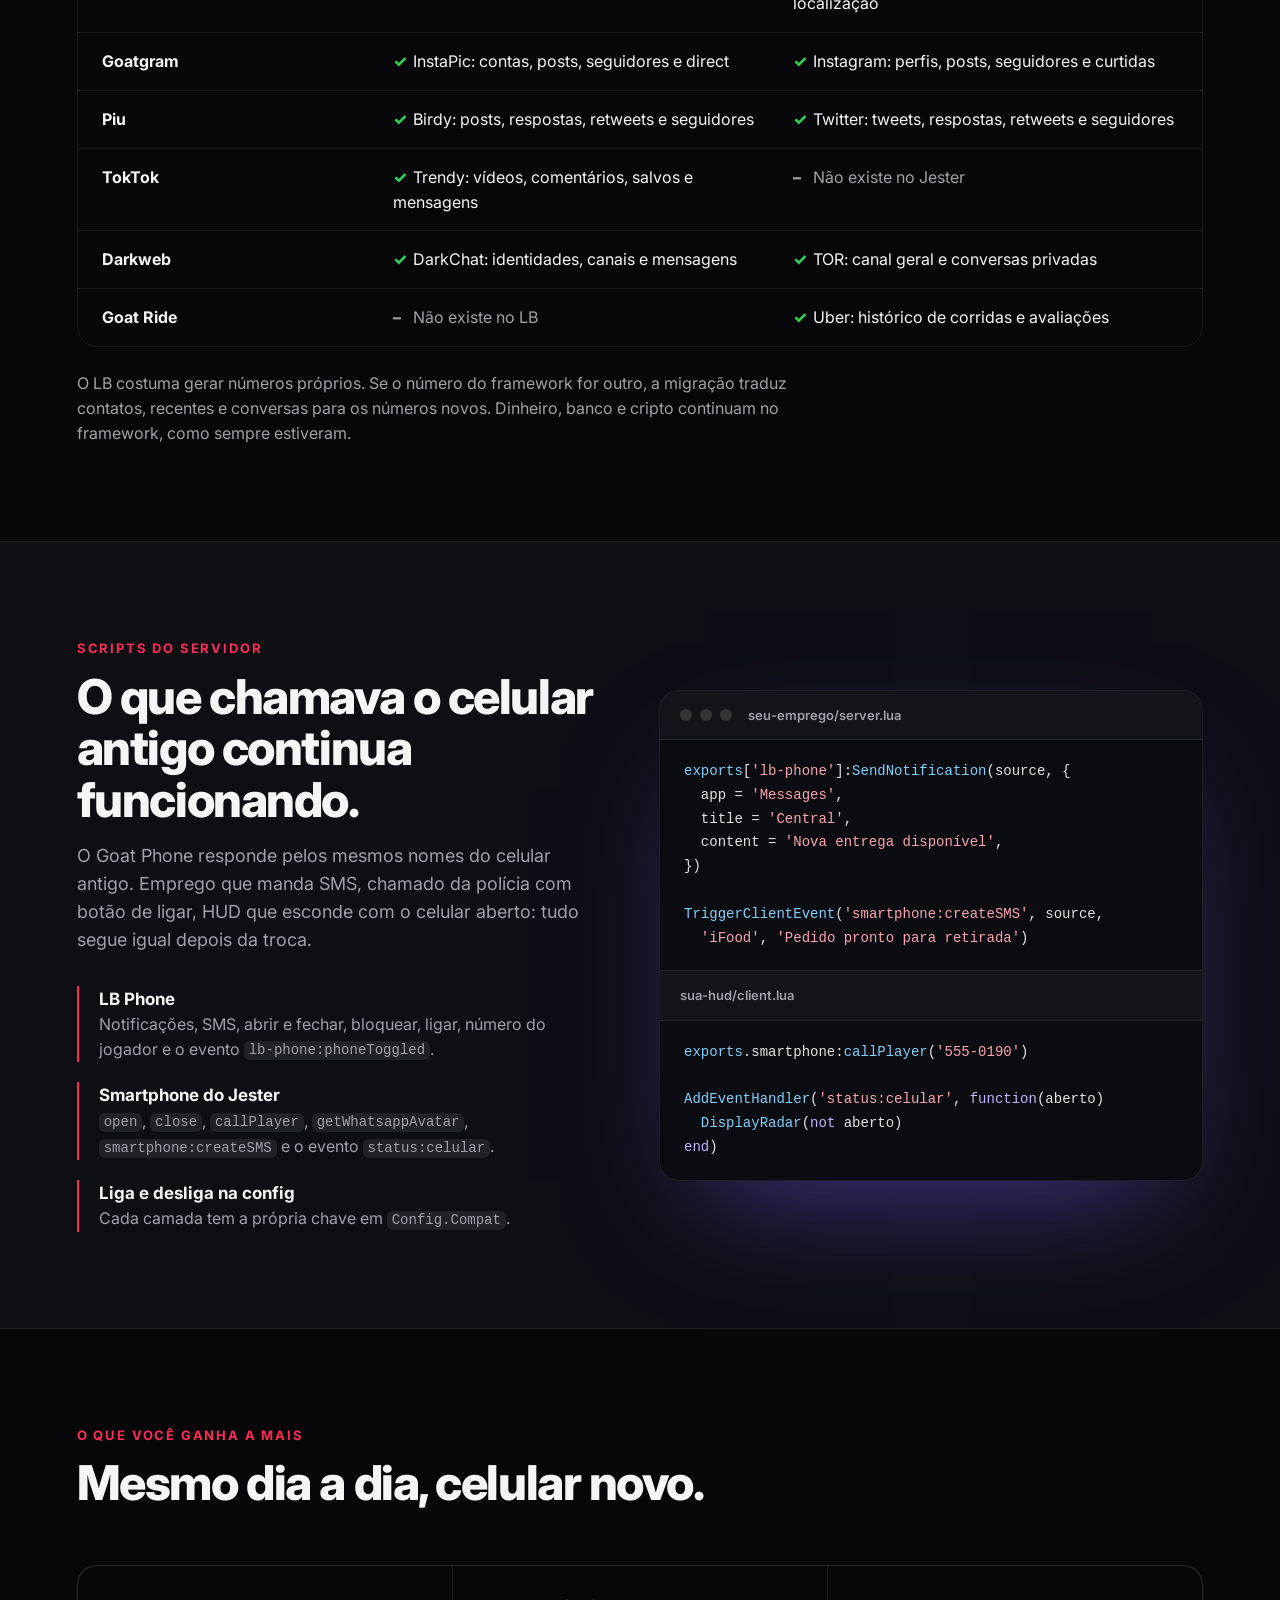
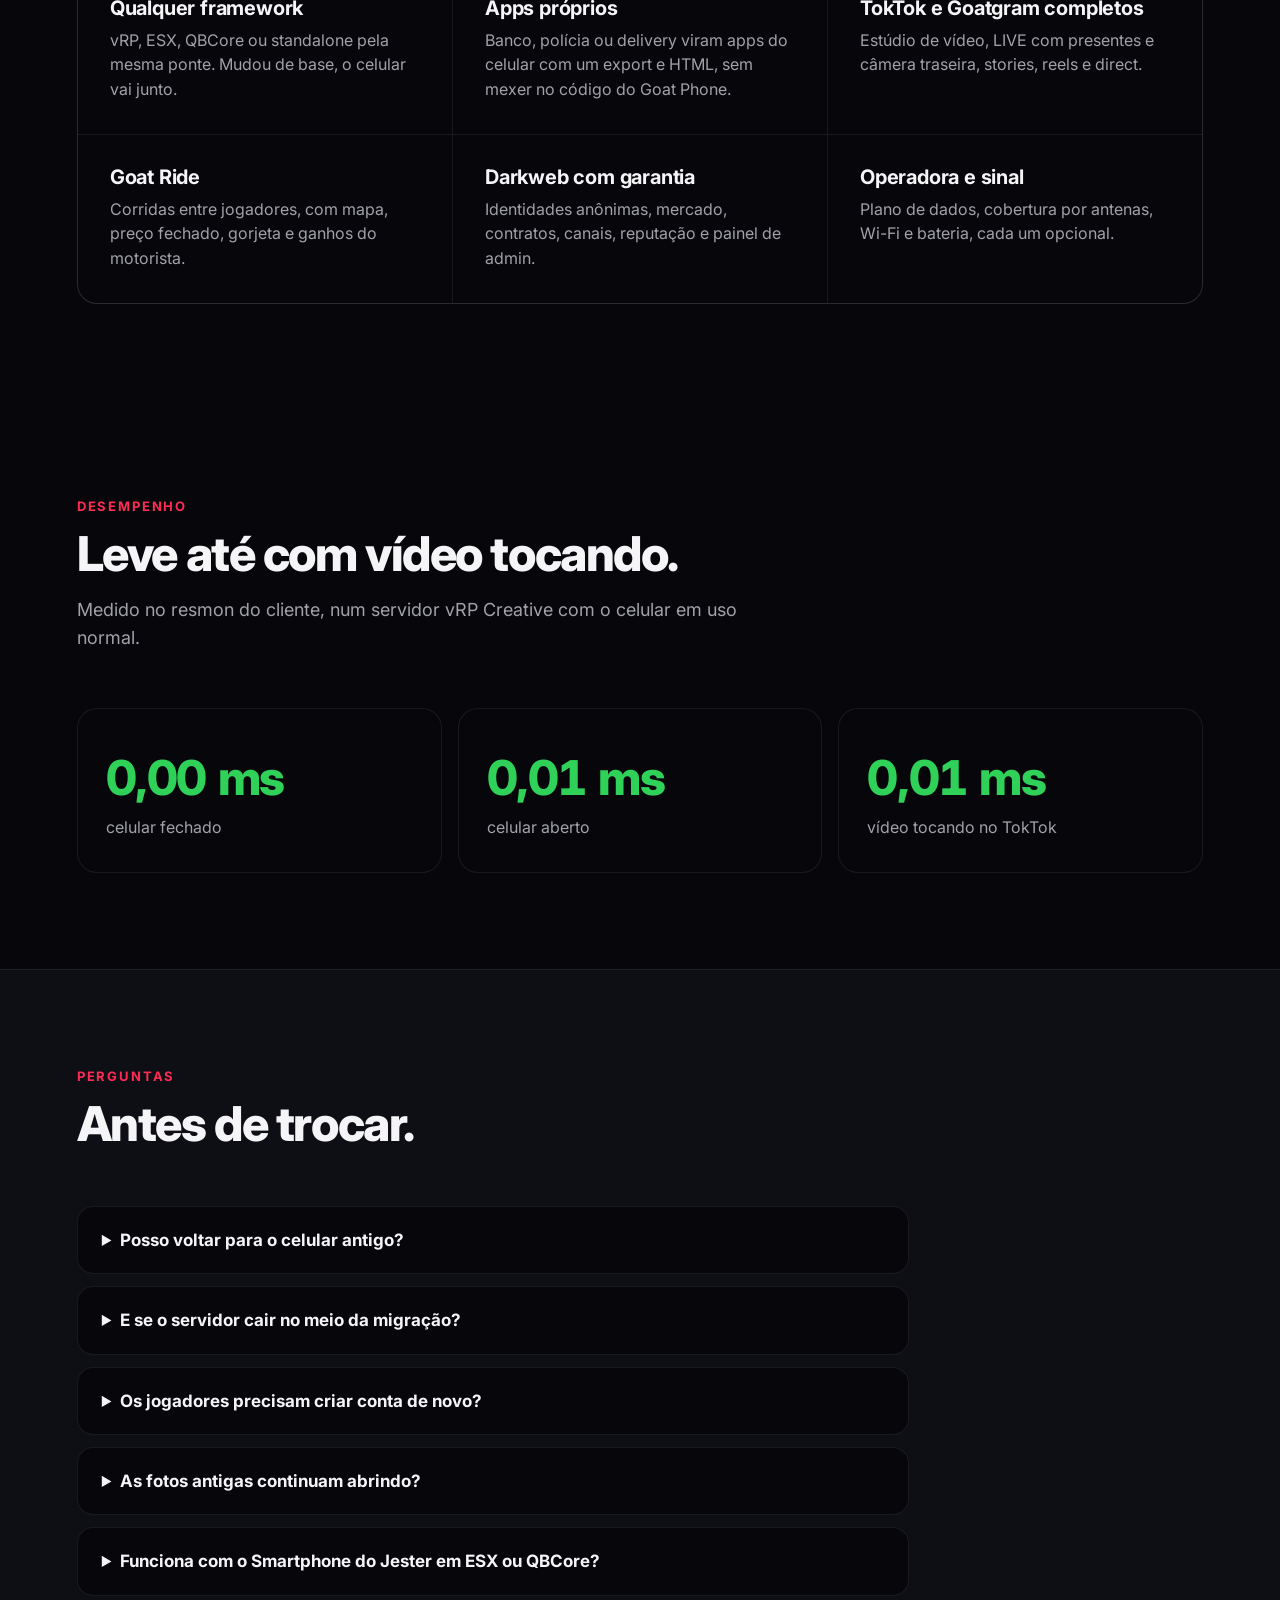
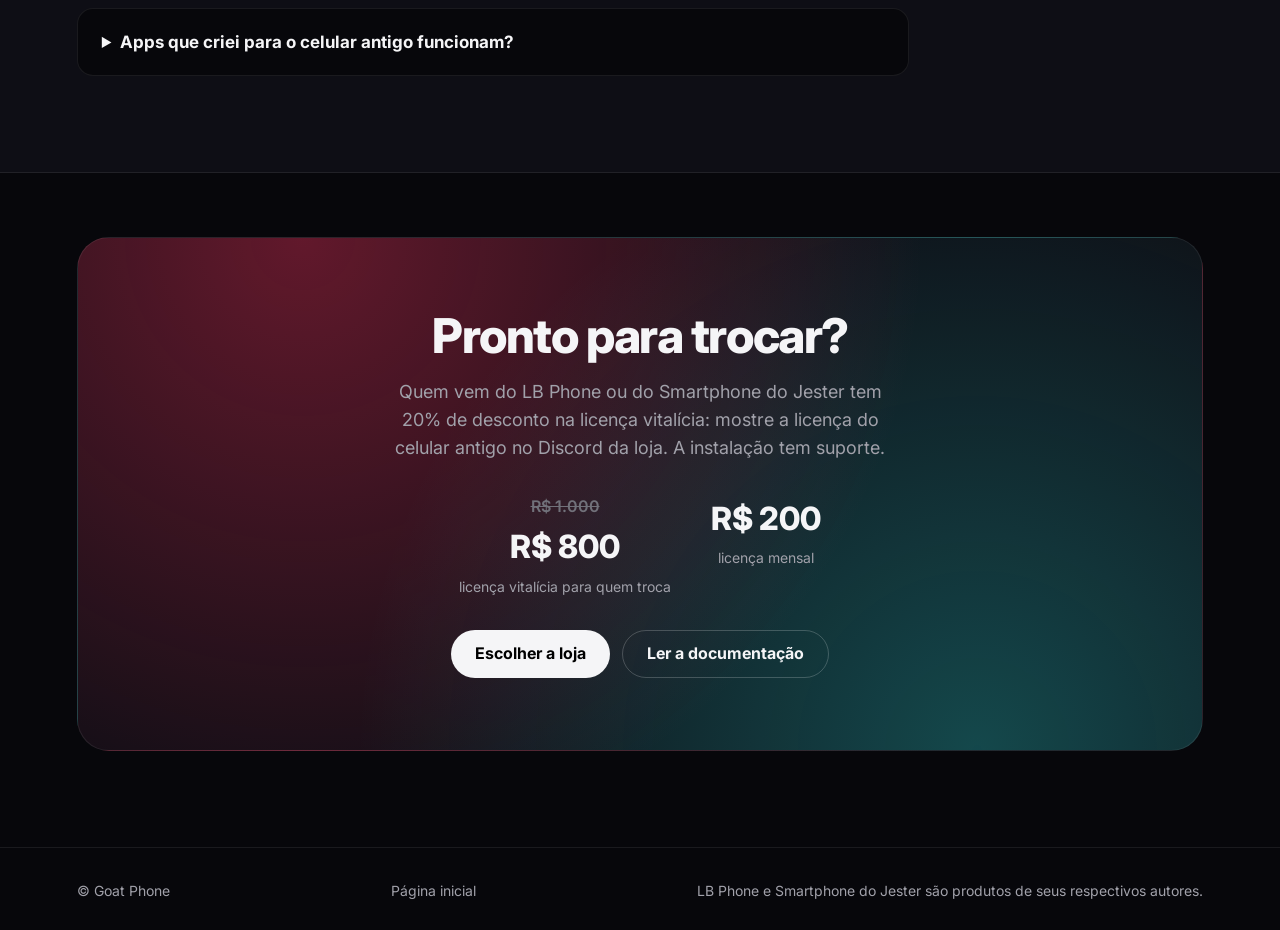
==== commit 309fc303: "feat: adicionados vídeo da migração, desconto e desempenho" ====
--- a/vindo-do-lb-jester.html
+++ b/vindo-do-lb-jester.html
@@ -48,7 +48,7 @@
             antigo continuam funcionando, sem mudar uma linha.
           </p>
           <div class="hero-actions">
-            <a class="button" href="index.html#adquirir">Quero trocar</a>
+            <a class="button" href="#adquirir">Quero trocar com 20% off</a>
             <a class="button button-ghost" href="#passos">Ver como funciona</a>
           </div>
           <ul class="hero-facts">
@@ -67,6 +67,22 @@
             <img src="assets/tela-home.webp" alt="" />
           </div>
         </div>
+      </section>
+
+      <section class="section video-section" id="video">
+        <div class="section-head">
+          <p class="eyebrow">Em 40 segundos</p>
+          <h2>Veja a troca acontecendo.</h2>
+        </div>
+        <video
+          class="promo-video"
+          src="assets/goat-phone-migracao.mp4"
+          poster="assets/migracao-poster.webp"
+          controls
+          muted
+          playsinline
+          preload="metadata"
+        ></video>
       </section>
 
       <section class="section section-alt" id="passos">
@@ -270,6 +286,21 @@
         </div>
       </section>
 
+      <section class="section" id="desempenho">
+        <div class="section-head">
+          <p class="eyebrow">Desempenho</p>
+          <h2>Leve até com vídeo tocando.</h2>
+          <p>
+            Medido no resmon do cliente, num servidor vRP Creative com o celular em uso normal.
+          </p>
+        </div>
+        <ul class="perf">
+          <li><strong>0,00 ms</strong><span>celular fechado</span></li>
+          <li><strong>0,01 ms</strong><span>celular aberto</span></li>
+          <li><strong>0,01 ms</strong><span>vídeo tocando no TokTok</span></li>
+        </ul>
+      </section>
+
       <section class="section section-alt" id="perguntas">
         <div class="section-head">
           <p class="eyebrow">Perguntas</p>
@@ -305,9 +336,16 @@
 
       <section class="cta" id="adquirir">
         <h2>Pronto para trocar?</h2>
-        <p>Compre a licença, siga o guia de migração e abra o servidor com o Goat Phone no mesmo dia. A instalação tem suporte.</p>
+        <p>
+          Quem vem do LB Phone ou do Smartphone do Jester tem 20% de desconto na licença vitalícia:
+          mostre a licença do celular antigo no Discord da loja. A instalação tem suporte.
+        </p>
+        <div class="cta-prices">
+          <div><s>R$ 1.000</s><strong>R$ 800</strong><span>licença vitalícia para quem troca</span></div>
+          <div><strong>R$ 200</strong><span>licença mensal</span></div>
+        </div>
         <div class="cta-actions">
-          <a class="button" href="index.html#adquirir">Ver preços e lojas</a>
+          <a class="button" href="index.html#adquirir">Escolher a loja</a>
           <a class="button button-ghost" href="docs/index.html">Ler a documentação</a>
         </div>
       </section>
--- a/styles.css
+++ b/styles.css
@@ -551,6 +551,35 @@
   font-size: 0.9375rem;
 }
 
+.perf {
+  display: grid;
+  grid-template-columns: repeat(3, minmax(0, 1fr));
+  gap: 1rem;
+  margin: 0;
+  padding: 0;
+  list-style: none;
+}
+
+.perf li {
+  padding: 2rem 1.75rem;
+  border: 1px solid var(--line);
+  border-radius: var(--radius);
+  background: var(--bg);
+}
+
+.perf strong {
+  display: block;
+  color: #30d158;
+  font-size: clamp(2.25rem, 4vw, 3rem);
+  font-weight: 800;
+  letter-spacing: -0.03em;
+  font-variant-numeric: tabular-nums;
+}
+
+.perf span {
+  color: var(--muted);
+}
+
 .features {
   display: grid;
   grid-template-columns: repeat(3, minmax(0, 1fr));
@@ -629,6 +658,22 @@
   font-size: 0.875rem;
 }
 
+.cta-prices s {
+  color: #71717a;
+  font-size: 1rem;
+  font-weight: 600;
+}
+
+.cta .cta-switch {
+  margin: -0.5rem auto 1.5rem;
+  font-size: 1rem;
+}
+
+.cta-switch a {
+  color: var(--accent-2);
+  font-weight: 600;
+}
+
 .cta-actions {
   display: flex;
   flex-wrap: wrap;
@@ -676,6 +721,7 @@
 }
 
 @media (max-width: 600px) {
+  .perf,
   .ride-grid,
   .showcase,
   .features,
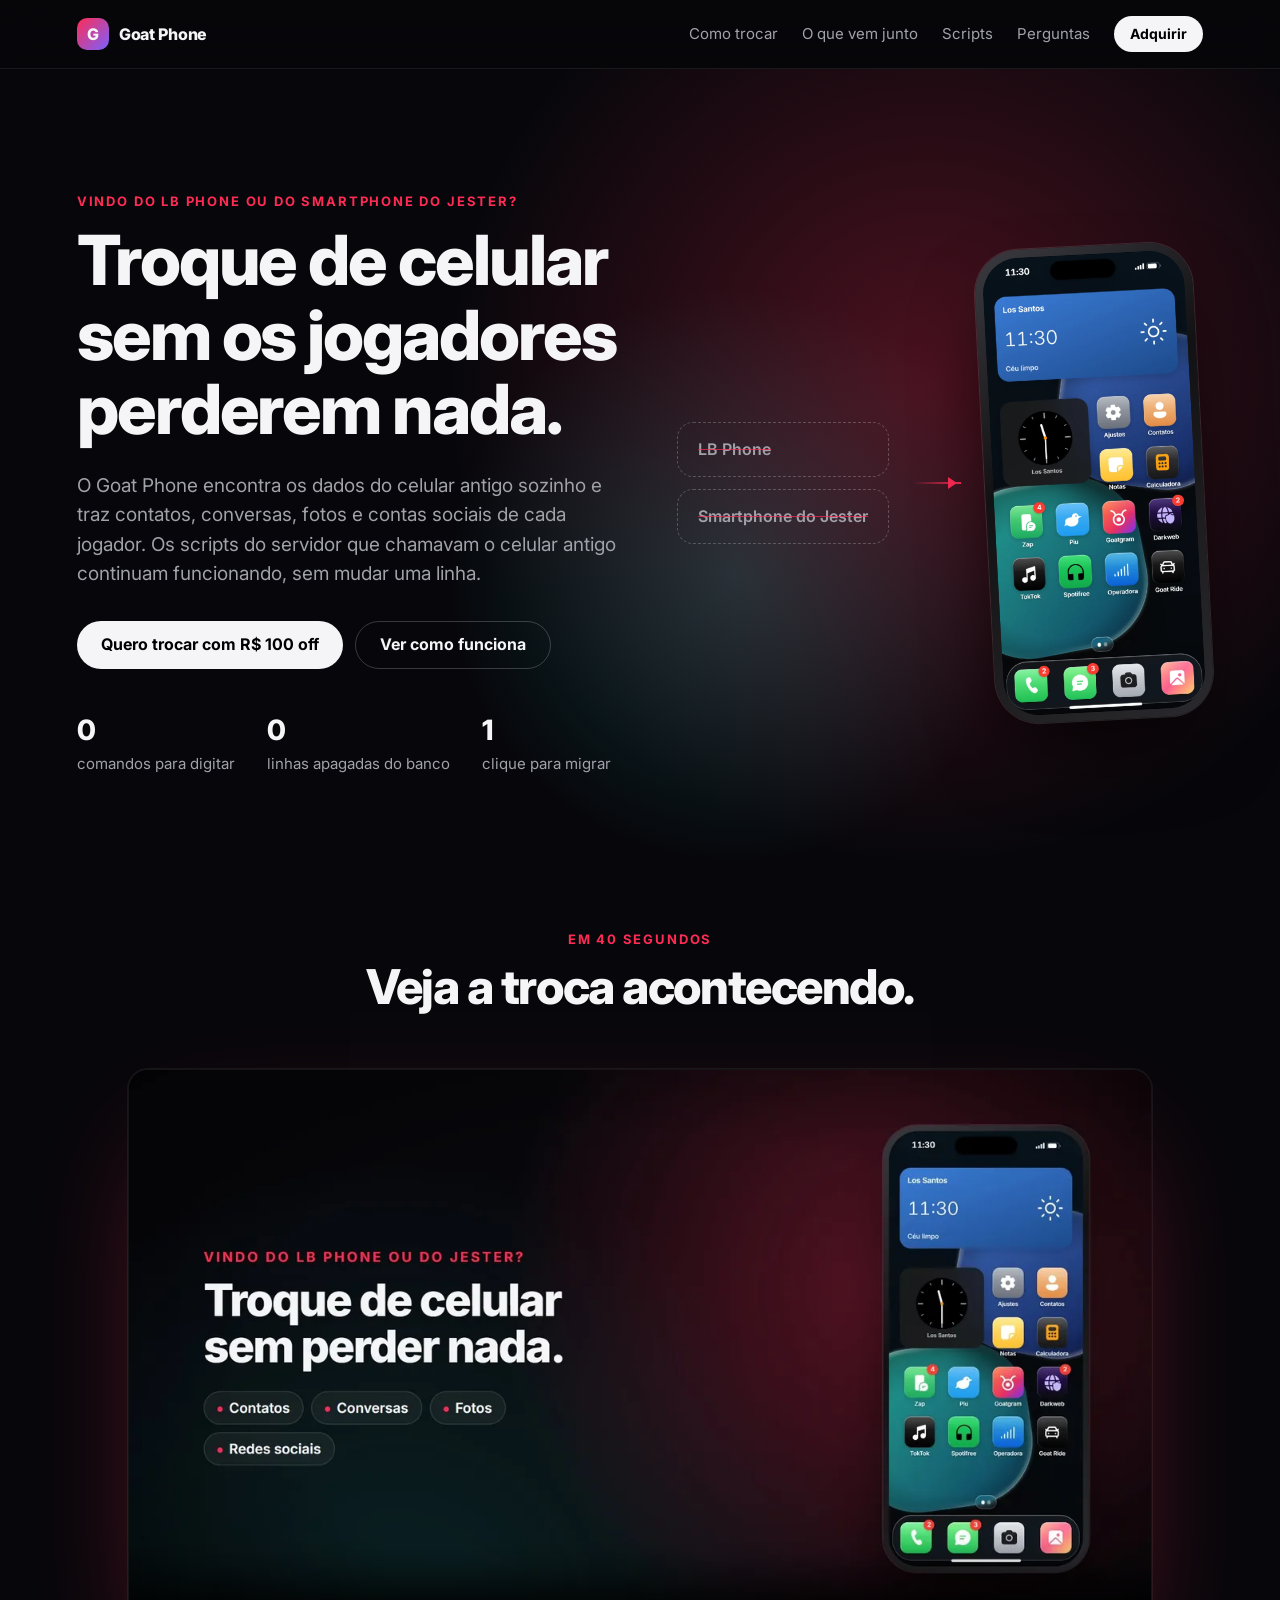
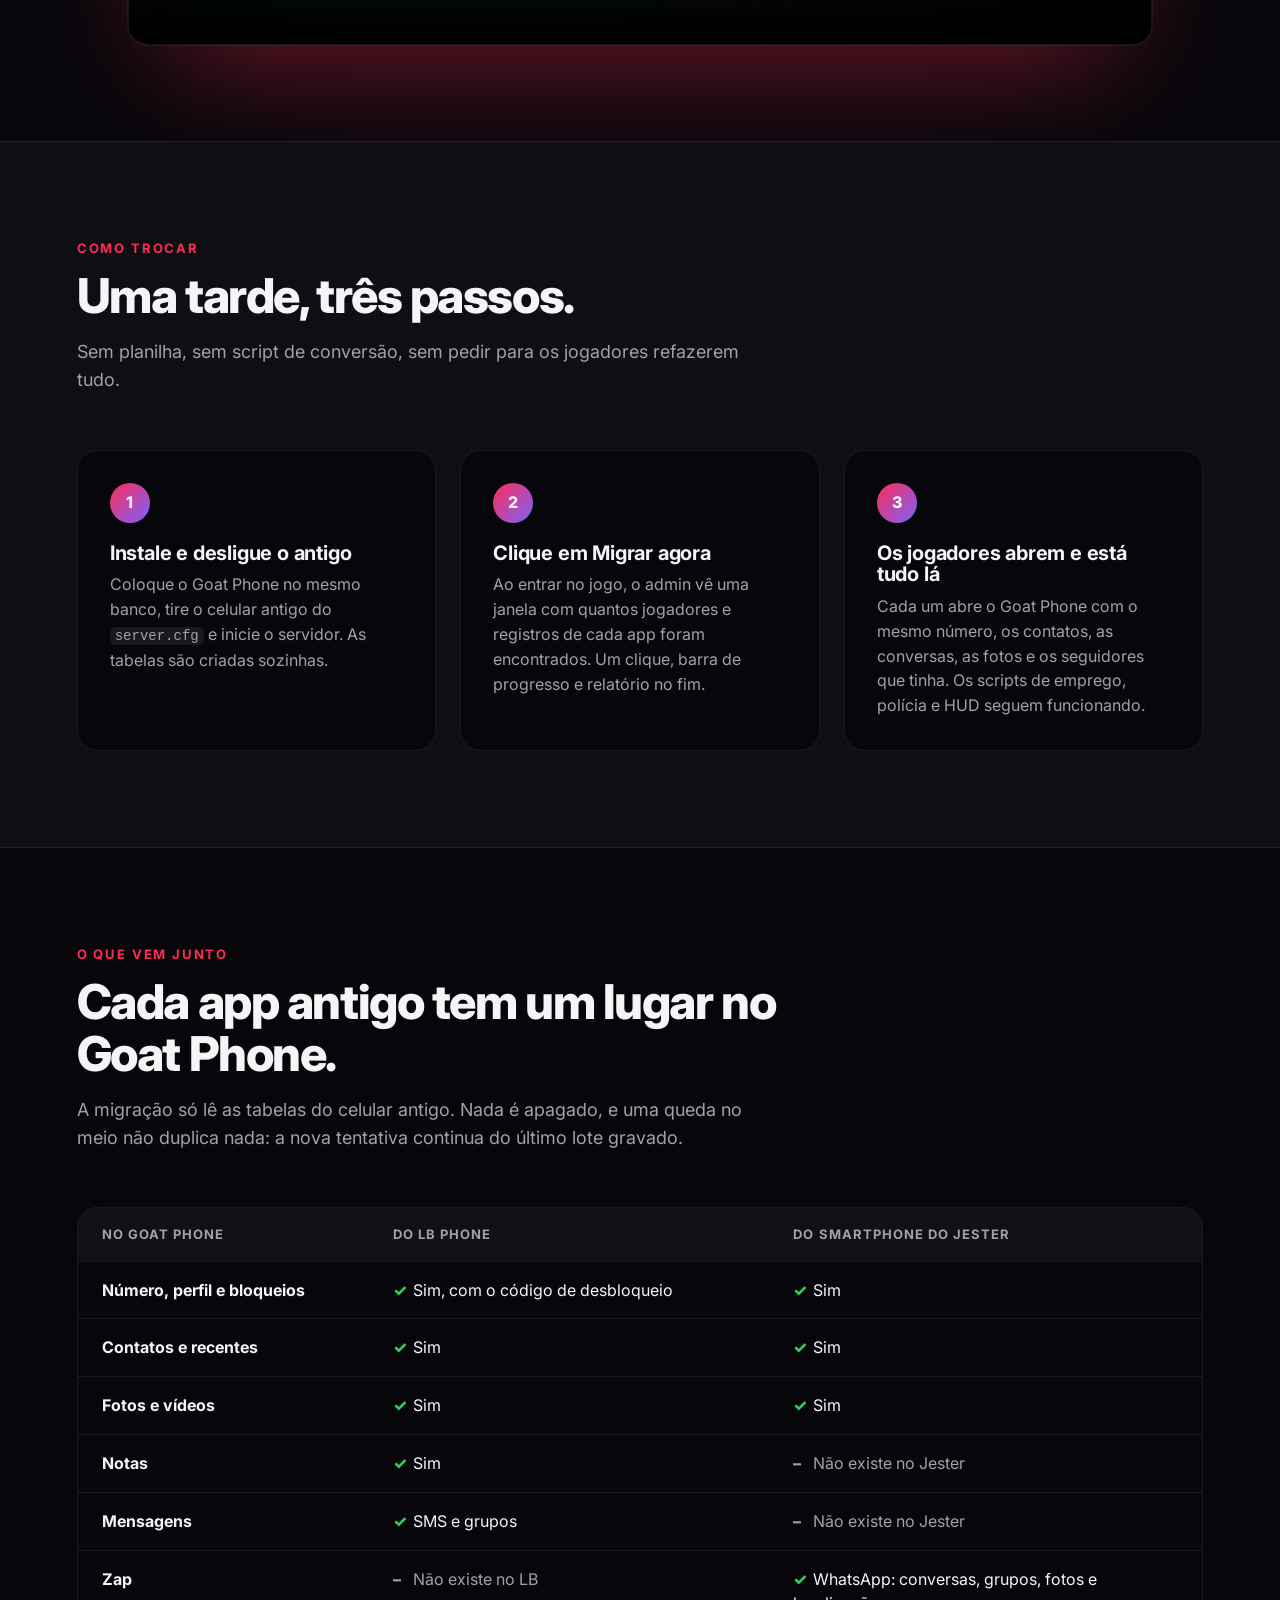
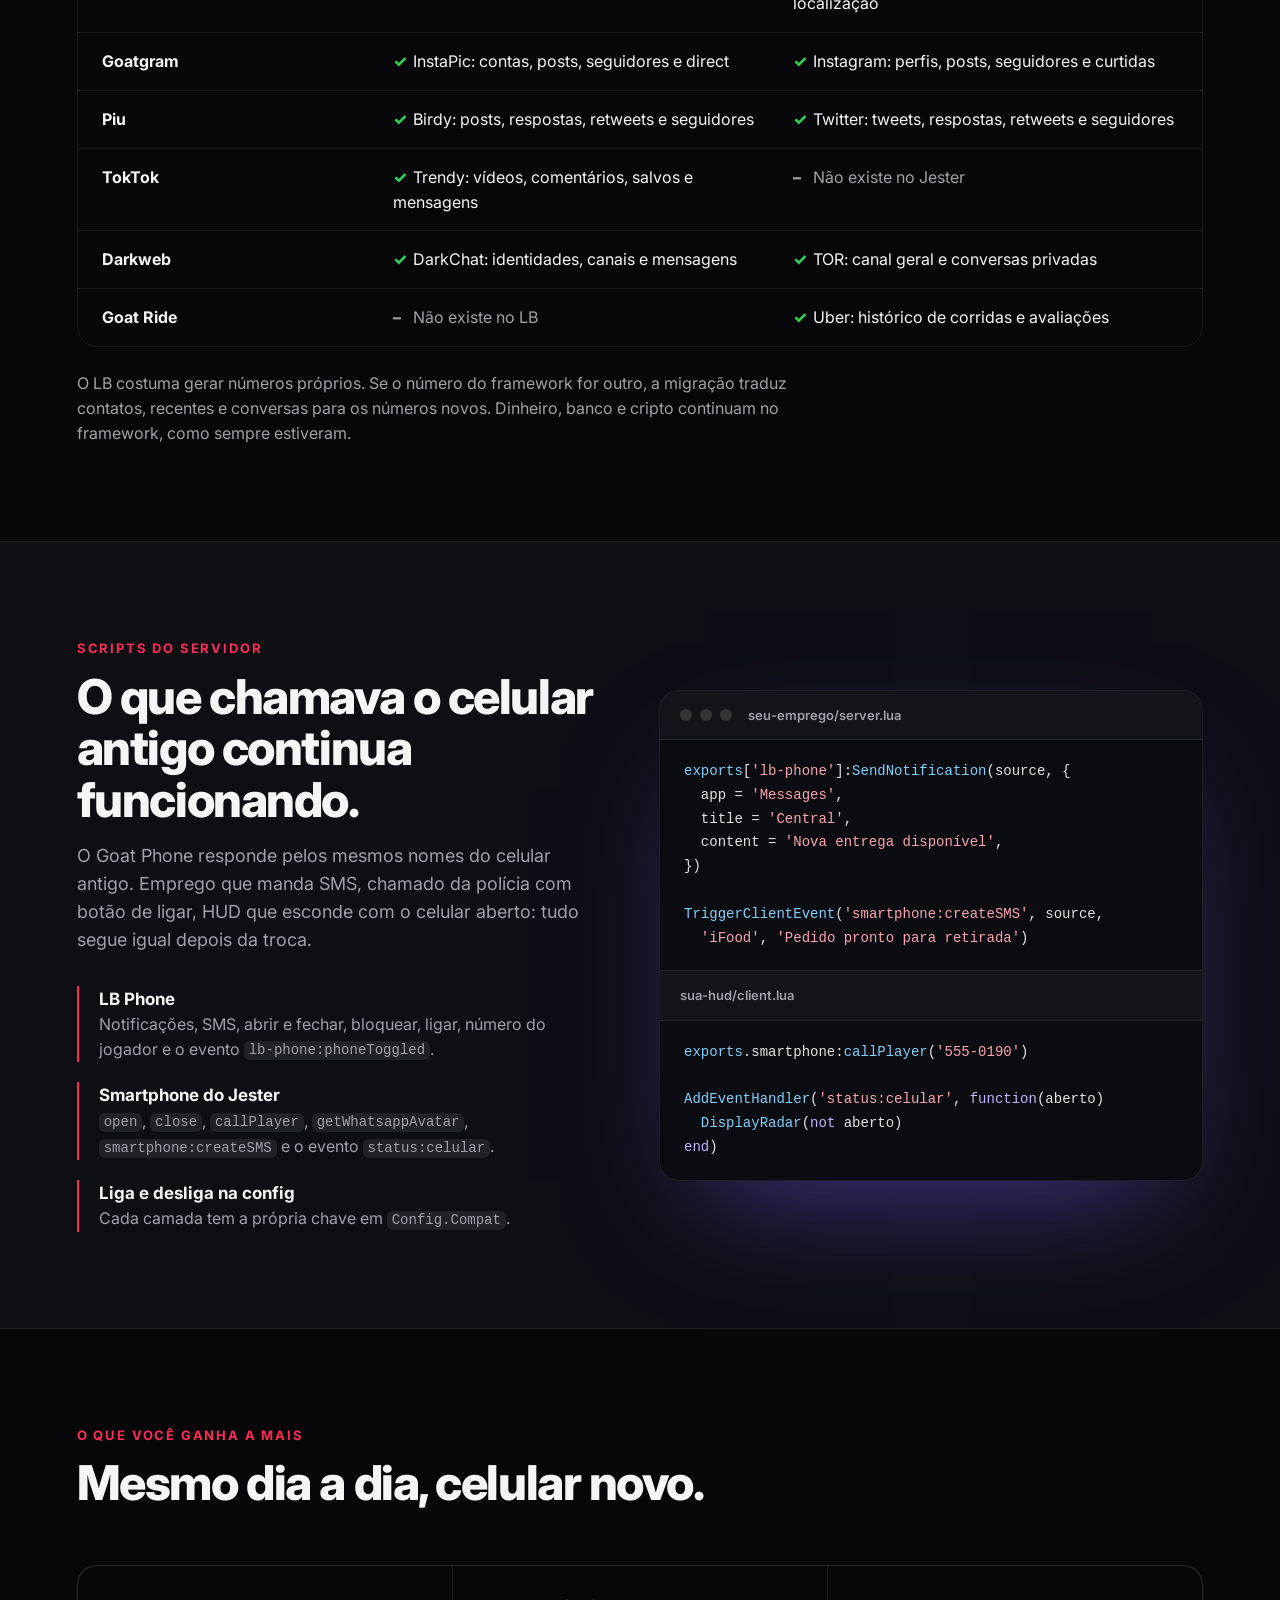
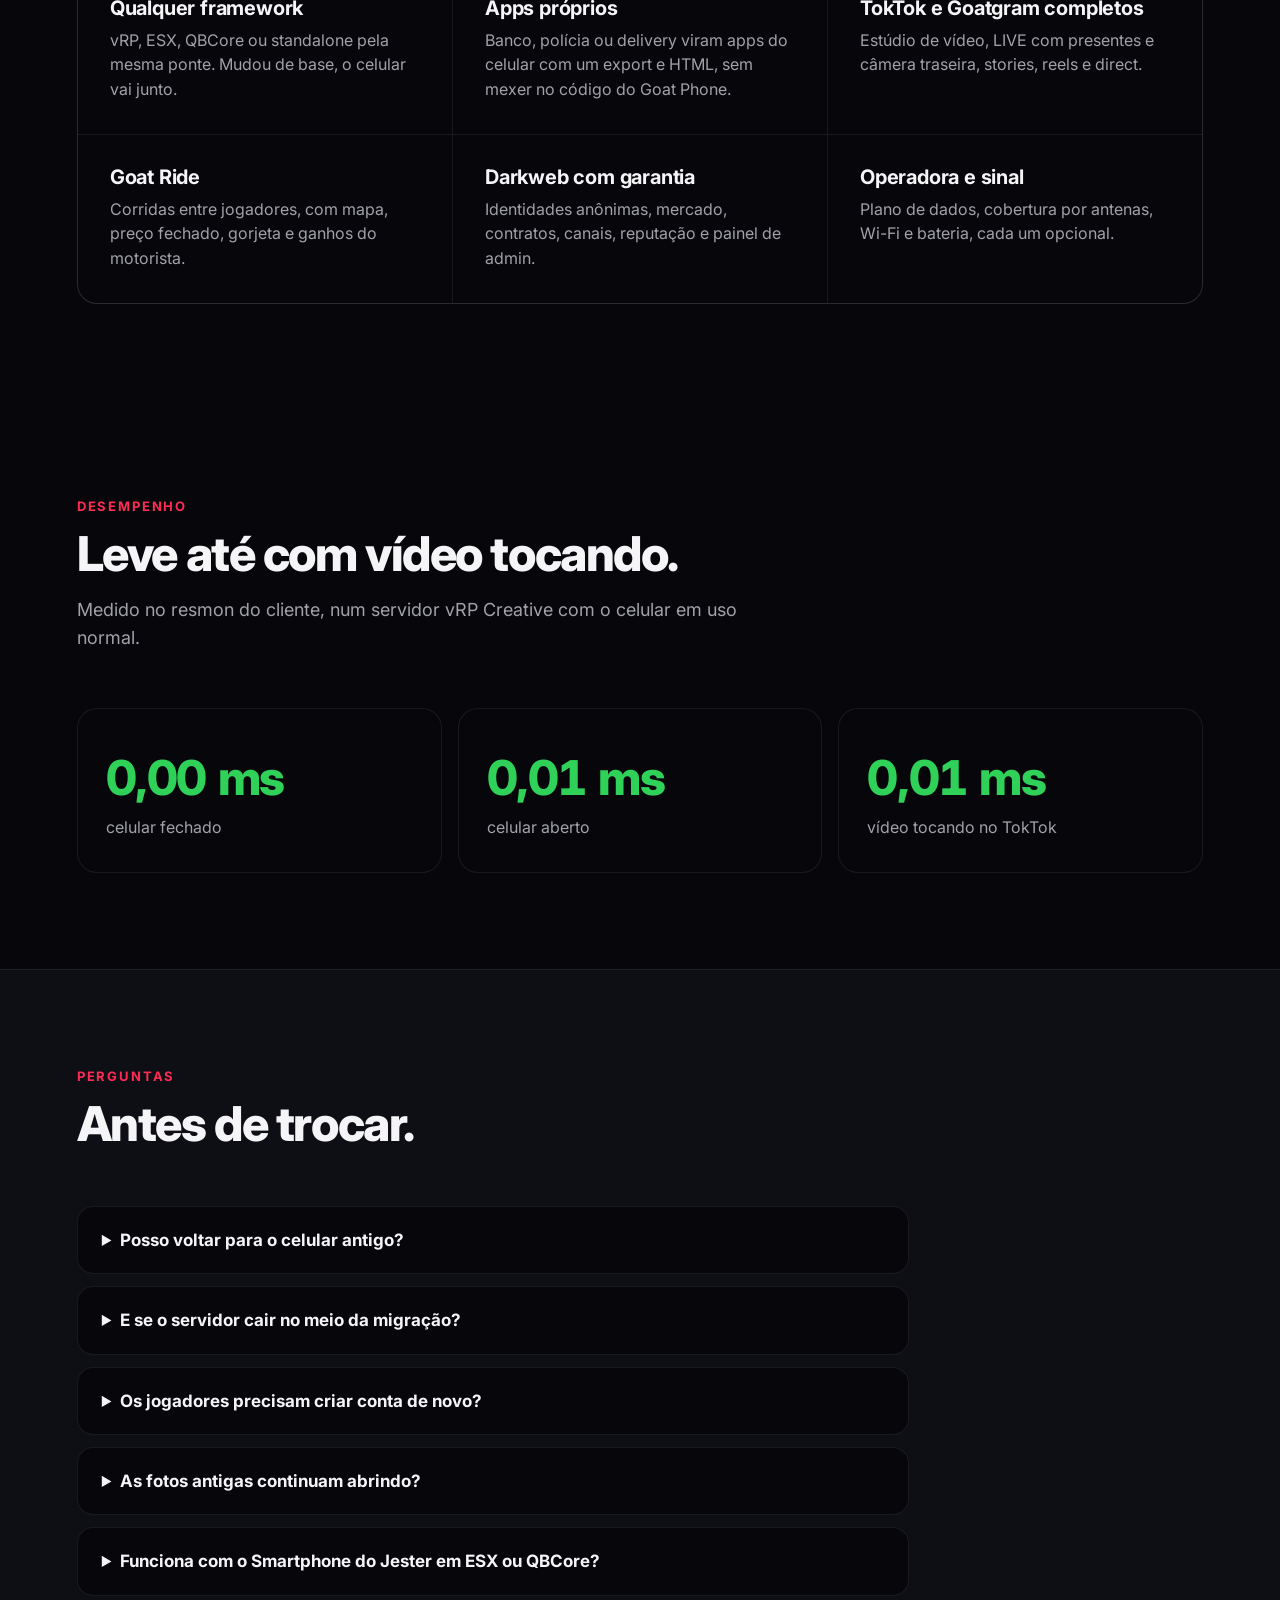
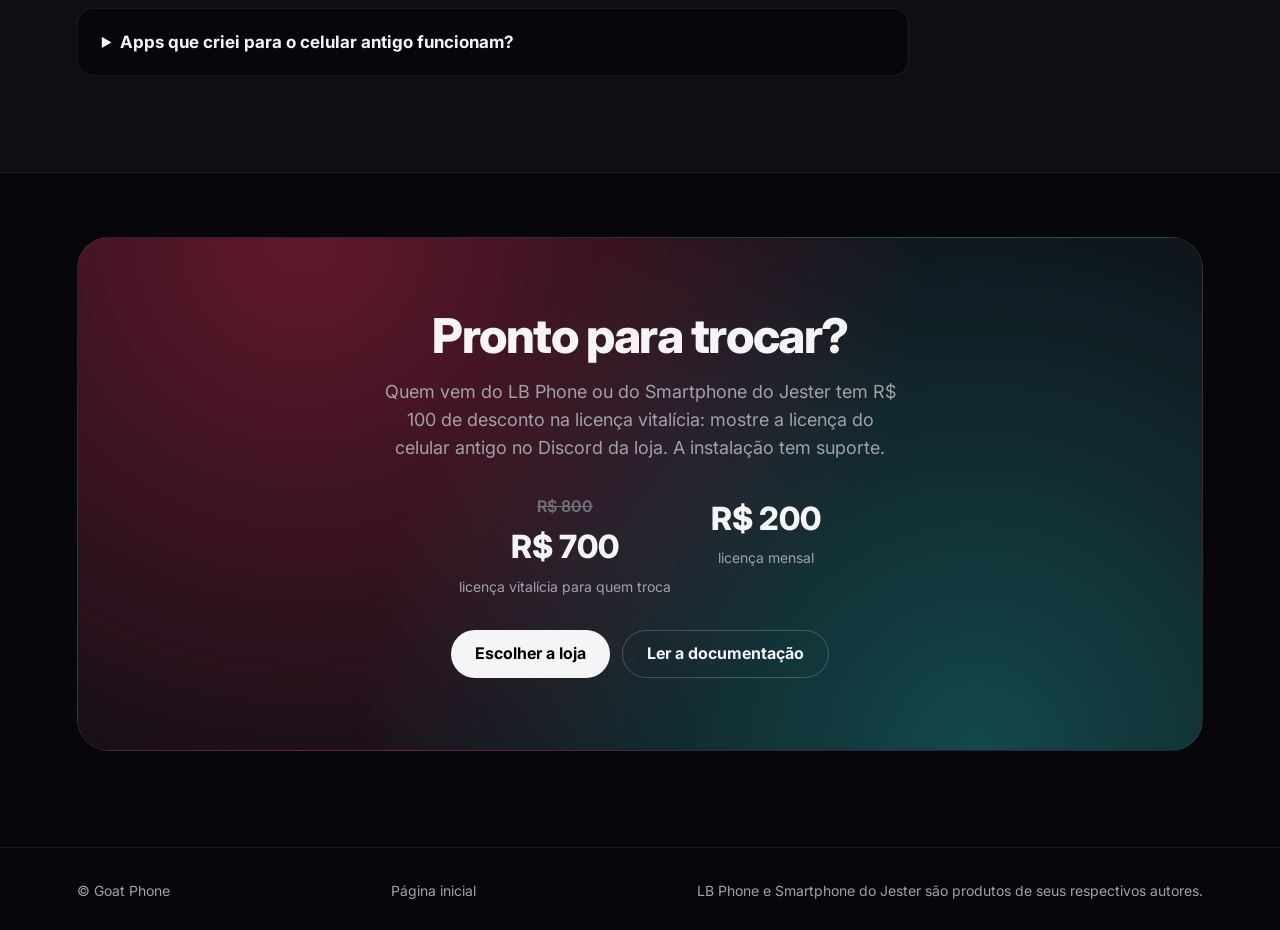
==== commit 2f48cc6a: "fix: atualizados preços e desconto de troca" ====
--- a/vindo-do-lb-jester.html
+++ b/vindo-do-lb-jester.html
@@ -48,7 +48,7 @@
             antigo continuam funcionando, sem mudar uma linha.
           </p>
           <div class="hero-actions">
-            <a class="button" href="#adquirir">Quero trocar com 20% off</a>
+            <a class="button" href="#adquirir">Quero trocar com R$ 100 off</a>
             <a class="button button-ghost" href="#passos">Ver como funciona</a>
           </div>
           <ul class="hero-facts">
@@ -337,11 +337,11 @@
       <section class="cta" id="adquirir">
         <h2>Pronto para trocar?</h2>
         <p>
-          Quem vem do LB Phone ou do Smartphone do Jester tem 20% de desconto na licença vitalícia:
+          Quem vem do LB Phone ou do Smartphone do Jester tem R$ 100 de desconto na licença vitalícia:
           mostre a licença do celular antigo no Discord da loja. A instalação tem suporte.
         </p>
         <div class="cta-prices">
-          <div><s>R$ 1.000</s><strong>R$ 800</strong><span>licença vitalícia para quem troca</span></div>
+          <div><s>R$ 800</s><strong>R$ 700</strong><span>licença vitalícia para quem troca</span></div>
           <div><strong>R$ 200</strong><span>licença mensal</span></div>
         </div>
         <div class="cta-actions">
